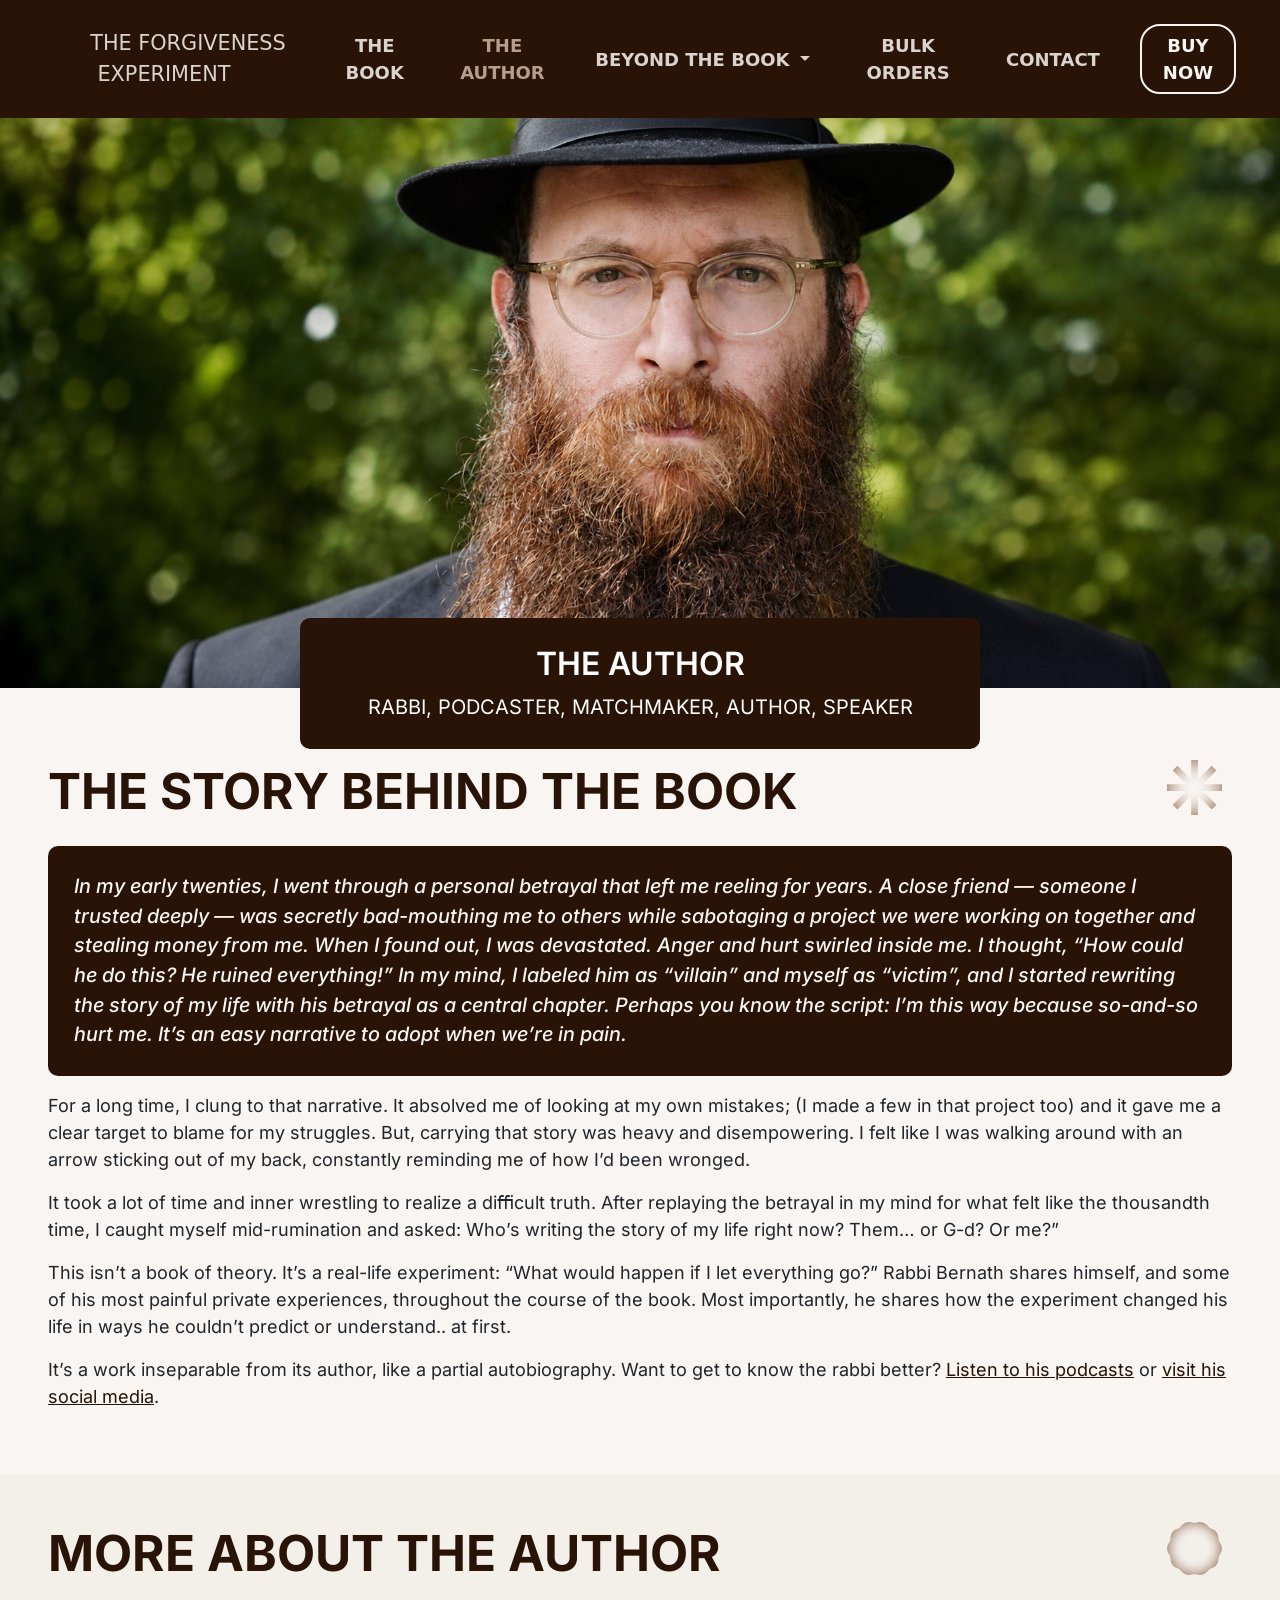
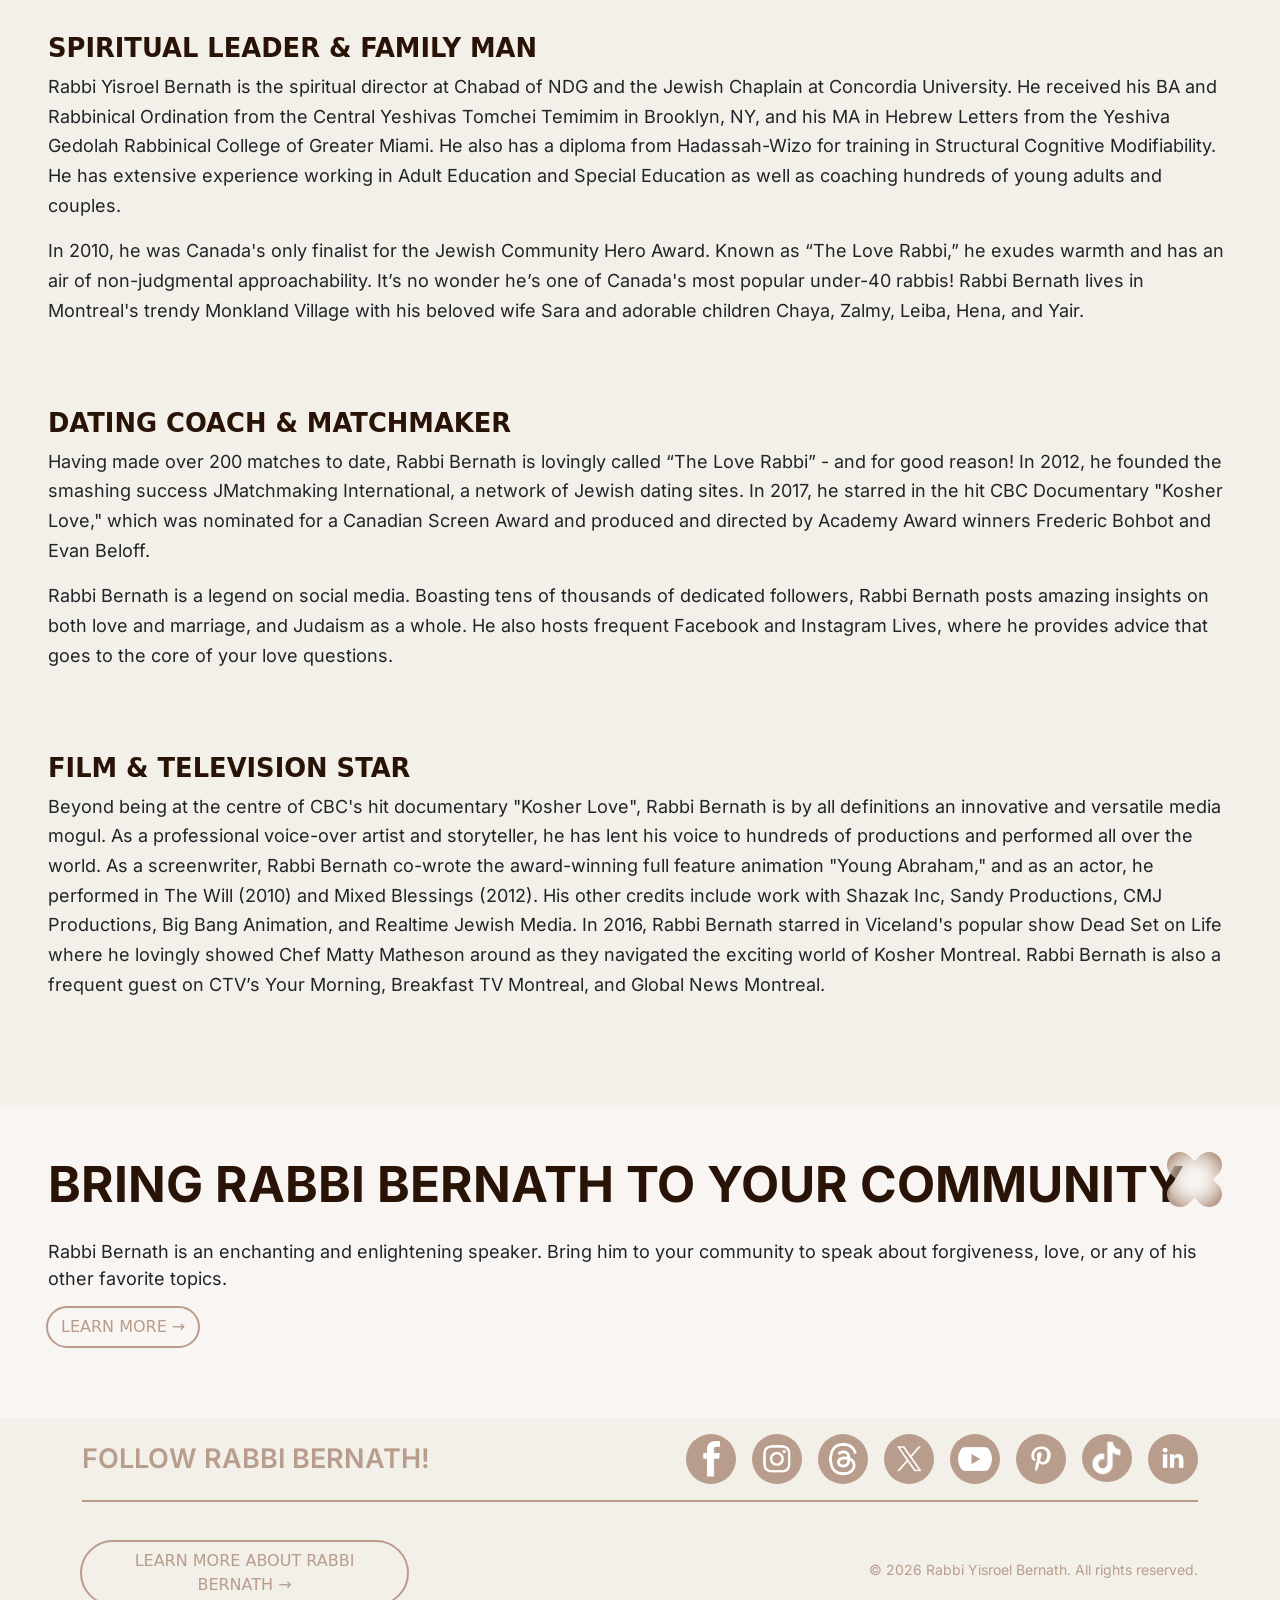
==== author.html @ 50dea6ab "fixing btn styles" ====
<!doctype html>
<html lang="en">

<head>
    <meta charset="utf-8" />
    <meta name="viewport" content="width=device-width, initial-scale=1" />
    <meta name="description"
        content="Explore the latest interviews, podcasts, and articles featuring Rabbi Bernath, sharing deeper stories, insights, and behind-the-scenes moments from The Forgiveness Experiment.">
    <!--  Essential META Tags -->

    <meta property="og:title" content="The Forgiveness Experiment Book | Rabbi Yisroel Bernath">
    <meta property="og:description"
        content="Explore the latest interviews, podcasts, and articles featuring Rabbi Bernath, sharing deeper stories, insights, and behind-the-scenes moments from The Forgiveness Experiment.">
    <meta property="og:image" content="https://forgivenessbook.org/assets/imgs/Social-Share-Preview_TFE.png">
    <meta property="og:type" content="website">

    <!-- need final url for meta url -->
    <meta property="og:url" content="https://forgivenessbook.org/">
    <!-- Twitter Card Tags -->
    <meta name="twitter:card" content="summary_large_image">
    <meta name="twitter:title" content="The Forgiveness Experiment Book | Rabbi Yisroel Bernath">
    <meta name="twitter:description"
        content="Explore the latest interviews, podcasts, and articles featuring Rabbi Bernath, sharing deeper stories, insights, and behind-the-scenes moments from The Forgiveness Experiment.">
    <meta name="twitter:image" content="https://forgivenessbook.org/assets/imgs/Social-Share-Preview_TFE.png">


    <!--  Non-Essential, But Recommended -->
    <meta name="google-site-verification" content="qG6mMOlz5mEXPRGPlg9snTbhhjlRV29nAaSzix2DynI" />
    <meta property="og:site_name" content="The Forgiveness Experiment Book | Rabbi Yisroel Bernath">
    <meta name="twitter:image:alt" content="The Forgiveness Experiment Book | Rabbi Yisroel Bernath">
    <link rel="shortcut icon" href="./assets/imgs/favicon_tfe.png">
    <title>Media & Press | The Forgiveness Experiment</title>
    <link href="https://cdn.jsdelivr.net/npm/bootstrap@5.3.8/dist/css/bootstrap.min.css" rel="stylesheet"
        integrity="sha384-sRIl4kxILFvY47J16cr9ZwB07vP4J8+LH7qKQnuqkuIAvNWLzeN8tE5YBujZqJLB" crossorigin="anonymous" />
    <link rel="stylesheet" href="./styles.css" />
</head>

<body>
    <header class="container-fluid">
        <div class="row align-items-start dark-theme">
           <nav class="navbar navbar-expand-xl cont flex-row justify-content-center px-4 dark-theme">
            <p class="mobile-brand uppercase d-lg-none">The <span class="upperbold">Forgiveness</span>
                                    Experiment</a></p>
                <button class="navbar-toggler ms-auto" type="button" data-bs-toggle="collapse"
                    data-bs-target="#navbarNavAltMarkup" aria-controls="navbarNavAltMarkup" aria-expanded="false"
                    aria-label="Toggle navigation">
                    <span class="navbar-toggler-icon"></span>
                </button>

                <div class="collapse navbar-collapse ps-xl-4" id="navbarNavAltMarkup">

                    <ul class="navbar-nav d-flex text-center">

                        <li>
                            <span class="text-logo">
                               <a class="nav-link d-none d-lg-inline" href="./index.html"
                                    aria-label="navigate to home page">The <span class="upperbold">Forgiveness</span>
                                    Experiment</a>
                                 <a class="nav-link d-lg-none d-block upperbold normal" href="./index.html"
                                    aria-label="navigate to home page">Home</a>
                            </span>
                        </li>
                        <li>
                            <a class="nav-link upperbold" href="./book.html">The book</a>
                        </li>

                        <li>
                            <a class="nav-link upperbold active" href="./author.html">The Author</a>
                        </li>
                        <li class="nav-item dropdown">
                            <a class="nav-link dropdown-toggle upperbold" href="#" id="navbarDropdown" role="button"
                                data-bs-toggle="dropdown" aria-expanded="false">
                                Beyond the book
                            </a>
                            <div class="dropdown-menu" aria-labelledby="navbarDropdown">
                                <a class="dropdown-item" href="./forgiveness-lab.html">The Forgiveness Lab</a>
                                <a class="dropdown-item" href="./media.html">Media, Press & Podcasts</a>
                                <a class="dropdown-item" href="./book-tour.html">Speaking Tours & Events</a>
                            </div>
                        </li>
                        <!-- <a  class="nav-link upperbold" href="./book-tour.html">Speaking & Book Tour</a> -->
                        <li>
                            <a class="nav-link upperbold" href="./bulk-orders.html">Bulk Orders</a>

                        </li>
                        <li>
                            <a class="nav-link upperbold" href="./contact.html">Contact</a>
                        </li>
                        <li>
                            <a class="nav-btn btn upperbold dark-nav-btn buy-now-btn" href="./where-to-buy.html">Buy now</a>

                        </li>
                    </ul>
                </div>
            </nav>
        </div>
    </header>
    <main class="container-fluid">

        <div class="heading-wrapper">
            <div class="mb-md-4 splash-container">
                <img src="./assets/imgs/about-bernath.png" alt="">
            </div>
            
            <div class="mb-1 mb-lg-4 heading-section the-author-title">
                <div class="splash-text">
                    <h1 class="larger upperbold">The Author
                        <span class="upperbold">Rabbi, podcaster, matchmaker, author, speaker</span>
                    </h1>
                </div>
            </div>
        </div>
        <section id="the_story">
            <div class="cont px-3 pt-5 pb-5 px-lg-5 column-important">
                <h2 class="before-icon icon-1 icon-right mb-4">The Story behind The Book</h2>
                <p class="p-emphasis">In my early twenties, I went through a personal betrayal that
                    left me reeling for years. A close friend — someone I trusted
                    deeply — was secretly bad-mouthing me to others while
                    sabotaging a project we were working on together and stealing
                    money from me. When I found out, I was devastated. Anger and
                    hurt swirled inside me. I thought, “How could he do this? He
                    ruined everything!” In my mind, I labeled him as “villain” and
                    myself as “victim”, and I started rewriting the story of my life with
                    his betrayal as a central chapter. Perhaps you know the script: I’m
                    this way because so-and-so hurt me. It’s an easy narrative to adopt
                    when we’re in pain.</p>
                <p>
                    For a long time, I clung to that narrative. It absolved me of
                    looking at my own mistakes; (I made a few in that project too) and
                    it gave me a clear target to blame for my struggles. But, carrying
                    that story was heavy and disempowering. I felt like I was walking
                    around with an arrow sticking out of my back, constantly
                    reminding me of how I’d been wronged.</p>
                <p>
                    It took a lot of time and inner wrestling to realize a diﬃcult
                    truth. After replaying the betrayal in my mind for what felt like the
                    thousandth time, I caught myself mid-rumination and asked:
                    Who’s writing the story of my life right now? Them… or G-d? Or me?”</p>
                <p>
                    This isn’t a book of theory. It’s a real-life experiment: “What would happen if I let everything
                    go?”
                    Rabbi Bernath shares himself, and some of his most painful private experiences, throughout the
                    course of
                    the book. Most importantly, he shares how the experiment changed his life in ways he couldn’t
                    predict or
                    understand.. at first.</p>
                <p>
                    It’s a work inseparable from its author, like a partial autobiography. Want to get to know the rabbi
                    better? <span><a href="./media.html" class="emphasis-link">Listen to his podcasts</a> or <a href="https://www.facebook.com/TheLoveRabbi/" target="_blank" class="emphasis-link">visit his
                        social media</a>.</span></p>

            </div>
            <!-- <div id="formHolder"></div> -->

        </section>
        <section id="more_about_author" class="highlight-bg ">
            <div class="cont px-3 pt-5 pb-5 px-lg-5 column-important">
                <h2 class="before-icon icon-2 icon-right mb-4">More About the Author</h2>
                <div class="section-emphasis mb-3">
                    <h3>SPIRITUAL LEADER & FAMILY MAN</h3>
                    <p> Rabbi Yisroel Bernath is the spiritual director at Chabad of NDG and the Jewish Chaplain at
                        Concordia University. He received his BA and Rabbinical Ordination from the Central Yeshivas
                        Tomchei
                        Temimim in Brooklyn, NY, and his MA in Hebrew Letters from the Yeshiva Gedolah Rabbinical
                        College of
                        Greater Miami. He also has a diploma from Hadassah-Wizo for training in Structural Cognitive
                        Modifiability. He has extensive experience working in Adult Education and Special Education as
                        well
                        as coaching hundreds of young adults and couples.</p>
                    <p> In 2010, he was Canada's only finalist for the Jewish Community Hero Award. Known as “The Love
                        Rabbi,” he exudes warmth and has an air of non-judgmental approachability. It’s no wonder he’s
                        one of Canada's most popular under-40 rabbis! Rabbi Bernath lives in Montreal's trendy Monkland
                        Village with his beloved wife Sara and adorable children Chaya, Zalmy, Leiba, Hena, and Yair.
                    </p>
                </div>
                <div class="section-emphasis mb-3">
                    <h3>DATING COACH & MATCHMAKER</h3>
                    <p>
                        Having made over 200 matches to date, Rabbi Bernath is lovingly called “The Love Rabbi” - and
                        for
                        good reason! In 2012, he founded the smashing success JMatchmaking International, a network of
                        Jewish dating sites. In 2017, he starred in the hit CBC Documentary "Kosher Love," which was
                        nominated for a Canadian Screen Award and produced and directed by Academy Award winners
                        Frederic
                        Bohbot and Evan Beloff. </p>
                    <p>
                        Rabbi Bernath is a legend on social media. Boasting tens of thousands of dedicated followers,
                        Rabbi
                        Bernath posts amazing insights on both love and marriage, and Judaism as a whole. He also hosts
                        frequent Facebook and Instagram Lives, where he provides advice that goes to the core of your
                        love
                        questions.</p>
                </div>
                <div class="section-emphasis mb-3">
                    <h3>
                        FILM & TELEVISION STAR
                    </h3>
                    <p>
                        Beyond being at the centre of CBC's hit documentary "Kosher Love", Rabbi Bernath is by all
                        definitions an innovative and versatile media mogul. As a professional voice-over artist and
                        storyteller, he has lent his voice to hundreds of productions and performed all over the world.
                        As a
                        screenwriter, Rabbi Bernath co-wrote the award-winning full feature animation "Young Abraham,"
                        and
                        as an actor, he performed in The Will (2010) and Mixed Blessings (2012). His other credits
                        include
                        work with Shazak Inc, Sandy Productions, CMJ Productions, Big Bang Animation, and Realtime
                        Jewish
                        Media. In 2016, Rabbi Bernath starred in Viceland's popular show Dead Set on Life where he
                        lovingly
                        showed Chef Matty Matheson around as they navigated the exciting world of Kosher Montreal. Rabbi
                        Bernath is also a frequent guest on CTV’s Your Morning, Breakfast TV Montreal, and Global News
                        Montreal.</p>

                </div>
        </section>
        <section id="bring_the_rabbi" class="pb-5">
            <div class="cont px-3 pt-5 px-lg-5 column-important">
                <h2 class="before-icon icon-3 icon-right mb-4">Bring Rabbi Bernath to Your Community</h2>
                <p>Rabbi Bernath is an enchanting and enlightening speaker. Bring him to your community to speak about
                    forgiveness, love, or any of his other favorite topics.
                </p>
                <div class=" mb-4">
                    <div>
                        <a href="./book-tour.html" target="_blank" class="btn btn-outline upperbold text-uppercase"
                            style="font-weight: normal;">
                            Learn more →
                        </a>
                    </div>
                </div>

            </div>
            <!-- <div id="formHolder"></div> -->

        </section>
    </main>
    <footer id="footer" class="container-fluid content-section">

        <!-- TOP: Heading + Social Links -->
        <div class="container-lg pt-3">
            <div class="d-flex flex-column flex-lg-row
             align-items-center align-items-lg-start
             gap-3">

                <div class="d-flex align-self-center">
                    <h2 class="upperbold mb-0">
                        Follow Rabbi Bernath!
                    </h2>
                </div>

                <div class="ms-lg-auto">
                    <div class="social-links d-flex flex-row flex-wrap
                 gap-2 gap-lg-3
                 justify-content-center justify-content-lg-end">

                        <a target="_blank" href="https://www.facebook.com/TheLoveRabbi/" aria-label="Facebook">
                            <img src="./assets/icons/social/facebook.png" alt="">
                        </a>
                        <a target="_blank" href="https://www.instagram.com/montrealrabbi/" aria-label="Instagram">
                            <img src="./assets/icons/social/Instagram.png" alt="">
                        </a>
                        <a target="_blank" href="https://www.threads.net/@montrealrabbi" aria-label="Threads">
                            <img src="./assets/icons/social/threads-img-1.png" alt="">
                        </a>
                        <a target="_blank" href="https://x.com/montrealrabbi" aria-label="X">
                            <img src="./assets/icons/social/X.png" alt="">
                        </a>
                        <a target="_blank" href="https://www.youtube.com/channel/UCi5mua4-gkhiv7NdbJv_C7w"
                            aria-label="YouTube">
                            <img src="./assets/icons/social/YouTube.png" class="p-1 p-lg-2" alt="">
                        </a>
                        <a target="_blank" href="https://www.pinterest.ca/myrabbi/" aria-label="Pinterest">
                            <img src="./assets/icons/social/Pinterest.png" alt="">
                        </a>
                        <a target="_blank" href="https://www.tiktok.com/@theloverabbi" aria-label="TikTok">
                            <img src="./assets/icons/social/Tiktok.png" alt="">
                        </a>
                        <a target="_blank" href="https://ca.linkedin.com/in/ybernath" aria-label="LinkedIn">
                            <img src="./assets/icons/social/LinkedIn.png" alt="">
                        </a>

                    </div>
                </div>

            </div>
        </div>

        <!-- DIVIDER -->
        <div class="container-lg">
            <hr class="strong d-none d-lg-block">
        </div>

        <!-- BOTTOM: CTA + Copyright -->
        <div class="container-lg">
            <div class="pt-3 pb-4
             d-flex flex-column flex-lg-row
             gap-3
             justify-content-center justify-content-lg-between
             align-items-center">

                <a target="_blank" href="https://www.theloverabbi.com/"
                    class="btn btn-outline text-uppercase learn-more-btn w-lg-auto">
                    Learn more about Rabbi Bernath →
                </a>

                <hr class="mobile-only w-100 m-0 mt-2">

                <p class="mb-0 text-center text-lg-start">
                    © 2026 Rabbi Yisroel Bernath. All rights reserved.
                </p>

            </div>
        </div>

    </footer>


    <script src="https://cdn.jsdelivr.net/npm/@popperjs/core@2.11.8/dist/umd/popper.min.js"
        integrity="sha384-I7E8VVD/ismYTF4hNIPjVp/Zjvgyol6VFvRkX/vR+Vc4jQkC+hVqc2pM8ODewa9r"
        crossorigin="anonymous"></script>
    <script src="https://cdn.jsdelivr.net/npm/bootstrap@5.3.8/dist/js/bootstrap.min.js"
        integrity="sha384-G/EV+4j2dNv+tEPo3++6LCgdCROaejBqfUeNjuKAiuXbjrxilcCdDz6ZAVfHWe1Y"
        crossorigin="anonymous"></script>
</body>

</html>
---- styles.css ----
:root {
	--main-color-light: #f8f5f2;
	--main-color-darker-light: #f3efe9;
	--main-color-dark: #281306;
	--accent-color-light: #dbd3cd;
	--accent-color-dark: #b89d8c;
	--accent-gold: #e9dd39;
	--pure-black: #000;
	--pure-white: #fff;
	--main-font-regular: 'Inter';
	--main-font-bold: 'Inter Bold';
	--main-font-italic: 'Inter Italic';
	--main-font-bold-italic: 'Inter Italic Bold';
	--h1-mobile-size: 2em;
	--h1-desktop-size: 4.5em;
	--h2-mobile-size: 1.6em;
	--h2-desktop-size: 2.75em;
}

/* nav */

nav {
	background-color: var(--main-color-light);

	& ul {
		list-style-type: none;

		& li {

			& a.active:hover {
				color: var(--accent-color-dark) !important;
			}
		}
	}
}


.dark-theme {
	background-color: var(--main-color-dark);


	&>div ul li a {
		color: var(--accent-color-light);

		/* &.active {
			color: var(--accent-color-dark);
		} */
	}

	&>div ul li .dropdown-menu {
		background-color: var(--main-color-dark);
	}

	& .navbar-toggler {
		border-color: var(--accent-color-light);
	}

	& .navbar-toggler > .navbar-toggler-icon {
	background-image: url('./assets/icons/svg/download.svg');
}
}



.navbar:has(.navbar-toggler[aria-expanded="true"]) {
	box-shadow: 0px 4px 6px rgba(0, 0, 0, 0.1);
	/* border-bottom-left-radius: 50%;
	border-bottom-right-radius: 50%; */
}

.navbar-nav a {
	font-size: 18px;
	color: var(--main-color-dark);
}



.navbar-nav>li>.text-logo>a>.upperbold {
	font-weight: 500;
}

.navbar-nav>li>.text-logo {
	font-weight: 400;
	text-transform: uppercase;
}

.navbar-nav a:hover,
.navbar-nav a:focus-visible {
	color: var(--accent-color-dark);
}

.nav-btn {
	color: var(--main-color-light) !important;

	&:hover,
	&:focus-visible {
		color: var(--main-color-dark) !important;
	}
}

.nav-btn.preorder-btn.btn.upperbold.dark-nav-btn {
	border: 2px solid var(--accent-color-light);
}

.navbar-nav .nav-link.active,
.navbar-nav .nav-link.show {
	color: var(--accent-color-dark);
}

.dropdown-item.active,
.dropdown-item:active {
	background-color: var(--accent-color-light);
	color: var(--main-color-dark);
}

a.dropdown-item {
	font-family:
		system-ui,
		-apple-system,
		BlinkMacSystemFont,
		"Segoe UI",
		"Segoe UI Emoji",
		"Apple Color Emoji",
		"Noto Color Emoji",
		sans-serif;

	&:hover,
	&:focus-visible {
		background-color: var(--accent-color-light);
		color: var(--main-color-dark);
	}
}

.dropdown-menu {
	background-color: var(--main-color-light);
	border: 0px;

	& .dropdown-item {
		text-align: center;

		@media screen and (min-width: 1000px) {
			text-align: left;
		}
	}
}

.navbar-nav>li>.text-logo>a {
	font-size: 1.3rem;
}

.emoji {
	font-family: "Segoe UI Emoji" !important;
	font-weight: normal !important;
}


/* inter-regular - latin */
@font-face {
	font-family: 'Inter';
	font-style: normal;
	font-weight: 400;
	font-display: swap;
	src: url('./fonts/inter-v20-latin-regular.woff2') format('woff2');
}

/* inter-italic - latin */
@font-face {
	font-family: 'Inter';
	font-style: italic;
	font-weight: 400;
	font-display: swap;
	src: url('./fonts/inter-v20-latin-italic.woff2') format('woff2');
}

/* inter-500 - latin */
@font-face {
	font-family: 'Inter';
	font-style: normal;
	font-weight: 500;
	font-display: swap;
	src: url('./fonts/inter-v20-latin-500.woff2') format('woff2');
}

/* inter-500italic - latin */
@font-face {
	font-family: 'Inter';
	font-style: italic;
	font-weight: 500;
	font-display: swap;
	src: url('./fonts/inter-v20-latin-500italic.woff2') format('woff2');
}

/* inter-600 - latin */
@font-face {
	font-family: 'Inter';
	font-style: normal;
	font-weight: 600;
	font-display: swap;
	src: url('./fonts/inter-v20-latin-600.woff2') format('woff2');
}

/* inter-600italic - latin */
@font-face {
	font-family: 'Inter';
	font-style: italic;
	font-weight: 600;
	font-display: swap;
	src: url('./fonts/inter-v20-latin-600italic.woff2') format('woff2');
}

/* inter-700 - latin */
@font-face {
	font-family: 'Inter';
	font-style: normal;
	font-weight: 700;
	font-display: swap;
	src: url('./fonts/inter-v20-latin-700.woff2') format('woff2');
}

/* inter-700italic - latin */
@font-face {
	font-family: 'Inter';
	font-style: italic;
	font-weight: 700;
	font-display: swap;
	src: url('./fonts/inter-v20-latin-700italic.woff2') format('woff2');
}

/* inter-800 - latin */
@font-face {
	font-family: 'Inter';
	font-style: normal;
	font-weight: 800;
	font-display: swap;
	src: url('./fonts/inter-v20-latin-800.woff2') format('woff2');
}

/* inter-800italic - latin */
@font-face {
	font-family: 'Inter';
	font-style: italic;
	font-weight: 800;
	font-display: swap;
	src: url('./fonts/inter-v20-latin-800italic.woff2') format('woff2');
}

/* inter-900 - latin */
@font-face {
	font-family: 'Inter';
	font-style: normal;
	font-weight: 900;
	font-display: swap;
	src: url('./fonts/inter-v20-latin-900.woff2') format('woff2');
}

/* inter-900italic - latin */
@font-face {
	font-family: 'Inter';
	font-style: italic;
	font-weight: 900;
	font-display: swap;
	src: url('./fonts/inter-v20-latin-900italic.woff2') format('woff2');
}


/* base  */

body {
	font-size: 18px;
	background-color: var(--main-color-light);
	overflow-x: hidden;

	@media screen and (min-width: 768px) {
		overflow-x: initial;
	}
}

/* text  */

.container-fluid h1 {
	--fs: var(--h1-mobile-size);
	--icon-size: 70px;
	--url: url('./assets/icons/svg/1.svg');
	font-family: var(--main-font-regular);
	font-size: var(--fs);
	color: var(--main-color-dark);

	text-transform: uppercase;
	font-weight: 100;

	@media screen and (min-width:375px) {
		--fs: 2.5em;
	}

	@media screen and (min-width: 768px) {
		--fs: var(--h1-desktop-size);
	}
}

h2 {
	--fs: var(--h2-mobile-size);
	font-family: var(--main-font-regular);
	font-size: var(--fs);
	text-transform: uppercase;
	font-weight: bold;
	color: var(--main-color-dark);

	@media screen and (min-width: 768px) {
		--fs: var(--h2-desktop-size);

	}
}

h3 {
	@media screen and (min-width: 1200px) {
		font-size: 1.5rem;
	}
}

.small-h2 {
	font-size: 22px;
}

.normal {
	font-size: 18px !important;
}

.mobile-brand {
	margin: 0;
	color: var(--accent-color-light);
	font-size: 14px;

	@media (min-width: 400px) {
		font-size: 18px;
	}
}

p {
	font-family: var(--main-font-regular);
	font-size: 18px;
}

.icon-1 {
	--url: url('./assets/icons/svg/1.svg');
}

.icon-2 {
	--url: url('./assets/icons/svg/2.svg');
}

.icon-3 {
	--url: url('./assets/icons/svg/3.svg');
}

.icon-right {
	--icon-position: calc(var(--icon-size)/var(--amount, -0.8));
	position: relative;
	margin-top: calc(var(--icon-position)*-0.90);

	&::before {
		position: absolute;
		top: var(--icon-position);

	}



	@media screen and (min-width: 768px) {
		--amount: -20;

		&::before {
			right: 0;
			top: var(--icon-position);
		}
	}
}

.before-icon {
	--icon-size: 40px;

	@media screen and (min-width: 768px) {
		--icon-size: 55px;
	}

	&::before {
		content: '';
		background-image: var(--url);
		background-size: contain;
		background-repeat: no-repeat;
		width: var(--icon-size, 40px);
		height: var(--icon-size, 40px);
		margin-right: 10px;
		margin-bottom: 0.6em;
		display: inline-block;
	}

	&:hover::before {
		animation: spin 0.7s 1 forwards ease-in-out;
	}
}

.before-icon::before {
	@media (min-width: 768px) {
		margin-bottom: 0.2em;
	}
}

.text-left {
	text-align: left;
}

.text-right {
	text-align: right;
}

.text-center {
	text-align: center;
}

.text-justify {
	text-align: justify;
}

.text-bold {
	font-weight: bold;
}

.text-bolder {
	font-weight: bolder;
}

.p-emphasis {
	font-style: italic;
	font-weight: 500;
	font-size: 1.1em;
	line-height: 1.5em;
	background-color: var(--main-color-dark);
	color: var(--main-color-light);
	padding: 2ch;
	border-radius: 10px;
}

.section-emphasis {

	font-weight: 400;
	font-size: 1.1em;
	line-height: 1.5em;
	padding: 2ch 0rem;
	border-radius: 10px;
	margin-inline: 0 0 !important;

	/* box-shadow: 0px 4px 6px 3px rgba(0, 0, 0, 0.1); */
	&>h3 {
		font-size: 1.3em;
		margin-bottom: 0.5rem;
		font-weight: 600;
		display: inline-block;
		text-transform: uppercase;
		color: var(--main-color-dark);
		/* background-color: var(--main-color-dark);
		color: var(--main-color-light); */
		/* padding: 0.5ch 1ch; */
		/* border-radius: 10px; */
		/* position: relative; */
		/* &::before {
			content: '';
			background-color: var(--main-color-darker-light);
			width: 20px;
			height: 20px;
			position: absolute;
			transform: rotate(45deg);
			top: 13px;
			left: -15px;
		} */

	}
}

.bulk-orders-content {
	display: grid;
	grid-template-columns: 1fr;
	gap: 2rem;

	place-items: center;
	align-items: start;

	@media screen and (min-width: 768px) {
		grid-template-columns: 1fr 1fr;
	}

	@media screen and (min-width: 1080px) {
		grid-template-columns: 1fr 1fr 1fr;
	}
}

.emphasis-link {
	color: var(--main-color-dark);
	text-decoration-style: underline;
	text-decoration-thickness: 0.1ch;


	&:hover,
	&:focus-visible {
		color: var(--accent-color-dark);
	}
}

.overview>h2 {
	font-size: 2.5rem;
}

.class>h2 {
	font-size: 2rem;
}

.bernath-headshot {
	width: 500px;
	height: 500px;
	background-image: url('./assets/imgs/headshot-0.png');
	background-size: cover;
	background-position: 50% 30%;

	/* @media screen and (min-width: 1440px) {
		position: absolute;
		bottom: -1000;
	} */
}

.home-hero-wrapper {
	background-color: var(--main-color-dark);

	&>* {
		color: var(--main-color-light);
	}
}

.home-heading {
	color: var(--main-color-light) !important;
}

/* .home-cta {
	border: 2px solid var(--main-color-light) !important;

	&:hover,
	&:focus {
		border-color: var(--main-color-darker-light);
	}
} */

/* modifiers */

.container-fluid {
	padding: 0rem;
}

.upperbold {
	text-transform: uppercase;
	font-weight: 600;
}

.uppercase {
	text-transform: uppercase;
}

.flavor-icon {
	max-width: 400px;
	max-height: 400px;
}

.desktop-only {
	display: none;
}

hr.strong {
	border: 1px solid var(--accent-color-dark);
	opacity: 1;
}

.row>div,
.row>section,
.row:has(section+div),
.cont {
	max-width: 1400px;

	@media screen and (min-width: 1400px) {
		&:not(.upperbold, .clean) {
			margin-inline: auto;
		}
	}
}

html,
body {
	overflow-x: hidden;
}

.column-important {
	flex-direction: column !important;
	gap: 0 !important;
}

/* preorder btn */

.preorder-btn {
	/* background-color: var(--main-color-dark); */
	/* color: var(--main-color-light); */
	background-color: #b89d8c;
	color: var(--main-color-dark);
	border-color: #b89d8c;
	border-radius: 20px;
	border: 2px solid #b89d8c;
	
	font-size: 19px;
	padding: 0.375rem 1rem;

	&:hover,
	&:focus-visible {
		background-color: var(--main-color-dark);
		color: var(--main-color-light);
		border-color: var(--main-color-light);
	}

	&:disabled {
		background-color: var(--accent-color-light);
		color: rgb(148, 143, 143);
	}

	&:active {
		background-color: var(--accent-color-light) !important;
		color: var(--main-color-dark) !important;
	}

	&.show {
		background-color: var(--accent-color-light);
		color: var(--main-color-dark);
	}
}

.buy-now-btn {
	 background-color: var(--main-color-dark); 
	 color: var(--main-color-light); 
	border-radius: 20px;
	border: 2px solid;
	border-color: var(--main-color-dark);
	font-size: 19px;
	padding: 0.375rem 1rem;

	&.dark-nav-btn {
		border-color: var(--main-color-light);
	}

	&:hover,
	&:focus-visible {
		background-color: var(--main-color-light);
		color: var(--main-color-dark);
		border-color: var(--main-color-dark);
	}

	&:disabled {
		background-color: var(--accent-color-light);
		color: rgb(148, 143, 143);
	}

	&:active {
		background-color: var(--accent-color-light) !important;
		color: var(--main-color-dark) !important;
	}

	&.show {
		background-color: var(--accent-color-light);
		color: var(--main-color-dark);
	}
}

.preorder-form {
	animation: fadeIn 0.2s 1 forwards ease-in-out;
}



.highlight-bg {
	background-color: var(--main-color-darker-light);
}

.cont {
	display: flex;
	flex-direction: column;
	gap: 2rem;

	div:not(:has(.upperbold, .social-links)),
	img {
		margin-inline: auto;
	}

	img {
		flex-basis: 1;
	}

	@media screen and (min-width: 768px) {
		flex-direction: row;
	}
}


.cover-img {
	width: 410px;

	@media screen and (min-width: 1440px) {
		width: 500px;
	}
}

/* images */


.quote-block {
	& .quote-text {
		& h3 {
			font-weight: 600;
			font-size: 22px;
		}
	}

	&:has(+.quote-block) {
		margin-inline-end: 3rem;
	}

	/* @media screen and (min-width: 768px) { */
	width: 100%;

	@media screen and (min-width: 960px) {
		width: 33.3%;
	}
}

.quote-img {
	display: flex;

	img {
		margin-inline: auto;

		@media screen and (min-width: 960px) {
			margin: 0;
		}
	}

	&>.quote-inner-img {
		position: relative;

		&::before {
			content: '';
			display: block;
			width: 100px;
			height: 100px;
			background-color: var(--accent-color-light);
			position: absolute;
			right: -17px;
			top: -17px;
			border-radius: 15px;
			z-index: 0;
		}
	}
}

.portrait {
	z-index: 2;

	&>.portrait-inner {
		position: relative;

		box-sizing: border-box;
		height: 100%;
		width: 100%;

		&::before {
			content: '';
			display: block;
			width: 100px;
			height: 100px;
			background-color: var(--accent-color-light);
			position: absolute;
			right: -17px;
			bottom: -135px;
			border-radius: 15px;
			z-index: -1;
		}
	}
}

.img-fluid.rounded {
	border-radius: 15px !important;
}


.quote-img img {
	--size: 260px;
	height: var(--size);
	width: calc(var(--size) * 1.5);
	object-fit: cover;
	/* max-width: none; */
	position: relative;



}

.square-portrait {
	--size: 260px;
	height: var(--size);
	width: calc(var(--size));
	object-fit: cover;
	max-width: none;


}

.carousel-control {
	width: 7%;


	&>span {
		color: var(--accent-color-dark);
	}
}

.carousel-text>* {
	font-size: 1em;
}

.carousel-card {
	border: 2px solid var(--accent-color-dark);
	border-radius: 10px;
	min-height: 70%;


	@media (min-width: 1000px) {
		max-width: 520px;
	}

	&>p {
		overflow: hidden;
		display: -webkit-box;
		-webkit-line-clamp: 4;
		-webkit-box-orient: vertical;
	}
}

.carousel-indicators {

	@media (min-width: 1000px) {
		bottom: -50px;
	}


	&>button {
		background-color: var(--accent-color-dark);
	}
}

.stars {
	display: inline-block;
	color: var(--main-color-light);
	background-color: var(--accent-color-dark);
	margin-bottom: 1rem;
	padding: 0.2rem 0.5rem;
	border-radius: 5px;
}

.quote-block:nth-of-type(2) .quote-img img {
	object-fit: cover;
	object-position: center;
}

.quote-block:nth-of-type(3) .quote-img img {
	object-fit: cover;
	object-position: 50% 0%;
}

.aleeza img {
	object-position: 50% 20% !important;
}

/* .row.px-5 {
  margin-left: 0 !important;
  margin-right: 0 !important;
  margin: auto;
} */

.heading-wrapper {
	position: relative;
}

.heading-section {
	--width: 100%;
	--bottom: -85px;

	width: var(--width);
	max-width: 1304px;

	@media screen and (min-width: 500px) {
		--width: 500px;
		position: absolute;
		bottom: var(--bottom);
		left: calc(50% - (var(--width) / 2));
	}

	@media screen and (min-width: 768px) {
		--width: 680px;
	}

	/* @media screen and (min-width: 1300px) {
		--width: 1300px;
	} */

	/* &.the-author-title {

		@media screen and (min-width: 768px) {
			--width: 680px;
		}
	} */
}



.splash-text {
	background-color: var(--main-color-dark);
	border-radius: 0px;
	white-space: pre-line;
	text-align: center;
	line-height: 1.5em;

	& h1 {
		color: var(--pure-white);
		font-size: 32px;
		margin-bottom: 0rem;
		font-weight: 600;

		& span {
			font-size: 20px;
			font-weight: normal;
		}
	}

	@media (min-width: 500px) {
		border-radius: 10px;
	}


}

.splash-container {
	height: 400px;
	overflow: hidden;

	@media (min-width: 768px) {
		height: auto;
		max-height: 570px;
	}

	@media (min-width: 996px) {
		height: 570px;
		max-height: none;
	}

	@media (min-width: 1400px) {
		height: 650px;
	}
}

.splash-container img {
	--position: center;

	width: 100%;
	height: 100%;
	object-fit: cover;
	object-position: var(--position);
	display: block;
}




.book-tour-splash {
	max-height: 300px;
	/* border-radius: 10px; */
	overflow: hidden;

	@media (min-width: 996px) {
		max-height: 100%;
		height: 400px;
	}

	@media (min-width: 1400px) {
		height: 500px;
	}

}

.book-tour-splash img {
	width: 100%;
	height: 100%;

	@media (min-width: 996px) {
		object-fit: cover;
		object-position: 50% 40%;
	}



}

.featured-container {
	max-width: 1296px;
}

/* Responsive iframe wrapper */
.iframe-container {
	width: 100%;
	max-width: 740px;
	aspect-ratio: 640 / 1000;
	border-radius: 10px;
	min-height: 1450px;

	@media screen and (min-width: 400px) {
		min-height: 1400px;
	}

	@media screen and (min-width: 550px) {
		min-height: 1350px;
	}

	@media screen and (min-width: 768px) {
		min-height: 1300px;
	}
}

.iframe-container iframe {
	width: 100%;
	height: 100%;
	border: 0;
}

.carousel {
	min-height: 300px;
}

.custom-card {
	background-color: var(--pure-white);
	border: 1px solid rgba(40, 19, 6, 0.08);
	border-radius: 18px;
	box-shadow: 0 10px 24px rgba(40, 19, 6, 0.08);
	padding: 1.5rem;
	transition: transform 200ms ease, box-shadow 200ms ease, border-color 200ms ease;
	display: block;

	&:hover,
	&:focus-within {
		transform: translateY(-4px);
		box-shadow: 0 16px 32px rgba(40, 19, 6, 0.12);
		border-color: var(--accent-color-dark);
	}

	& .card-title {
		font-family: var(--main-font-bold);
		color: var(--main-color-dark);
		font-size: 1.1rem;
		letter-spacing: 0.03em;
		margin-bottom: 0.75rem;
		text-transform: uppercase;
	}

	& .card-text {
		color: var(--main-color-dark);
		line-height: 1.6;
	}

	& .btn.btn-outline {
		margin-top: 1rem;
	}
}

@media screen and (min-width: 768px) {
	.card {
		padding: 2rem;
	}
}

main>div {
	@media (min-width: 1200px) {
		gap: 5rem;
	}

}

/* footer */

footer {
	color: var(--accent-color-dark);
	background-color: var(--main-color-darker-light);

	& h2 {
		color: var(--accent-color-dark);
		font-size: 1.4em;

		@media screen and (min-width: 768px) {
			font-size: 1.5em;
		}
	}

	& p {
		margin-bottom: 0em;
		font-size: 14px;
	}
}

.btn.btn-outline {
	color: var(--accent-color-dark);
	text-decoration: none;
	/* padding: 0.5rem 1rem; */
	border-radius: 50px;
	outline: 2px solid var(--accent-color-dark);
	transition: background-color 0.2s;
	max-width: 370px;
	/* margin-bottom: 2rem; */
	display: inline-flex;
	justify-content: space-around;
	flex-flow: column wrap;

	@media screen and (min-width: 768px) {
		flex-direction: row;
	}

	&:hover,
	&:focus {
		background-color: var(--accent-color-dark);
		color: var(--main-color-light);
	}
}

.learn-more-btn {
	width: 345px;
	margin-top: 0.5rem;
}

.social-links a img {
	max-width: 35px;
	padding: 2px;
	border-radius: 50%;
	background-color: var(--accent-color-dark);
	transition: background-color 300ms;

	&:hover {
		background-color: var(--main-color-dark);
	}

}

.link-list li::marker {
	color: var(--accent-color-dark);
}

.cta-link {
	text-decoration: underline 0.1em #ffffff00;
	color: var(--accent-color-dark);
	transition-property: text-decoration-color, color;
	transition-duration: 300ms;

	&:hover,
	&:focus-visible {
		color: var(--main-color-dark);
		text-decoration-color: var(--main-color-dark);
	}
}

@media (min-width: 768px) {
	.btn.btn-outline {
		max-width: 325px;
	}
}

@media (min-width: 992px) {
	.navbar-nav {
		margin: 1rem 0;
		align-items: center;

		a {
			margin-right: 2rem;
		}
	}

	.desktop-only {
		display: block;
	}

	.mobile-only {
		display: none;
	}

	.navbar:has(.navbar-toggler[aria-expanded="true"]) {
		box-shadow: none;
		border-bottom-left-radius: 0;
		border-bottom-right-radius: 0;
	}

	.social-links a img {
		max-width: 50px;
		padding: 5px;
		border-radius: 50%;
		background-color: var(--accent-color-dark);


	}

}

@keyframes fadeIn {
	0% {
		opacity: 0;
	}

	100% {
		opacity: 100%;
	}
}

@keyframes spin {
	0% {
		transform: rotate(0deg);
	}

	100% {
		transform: rotate(360deg);
	}
}
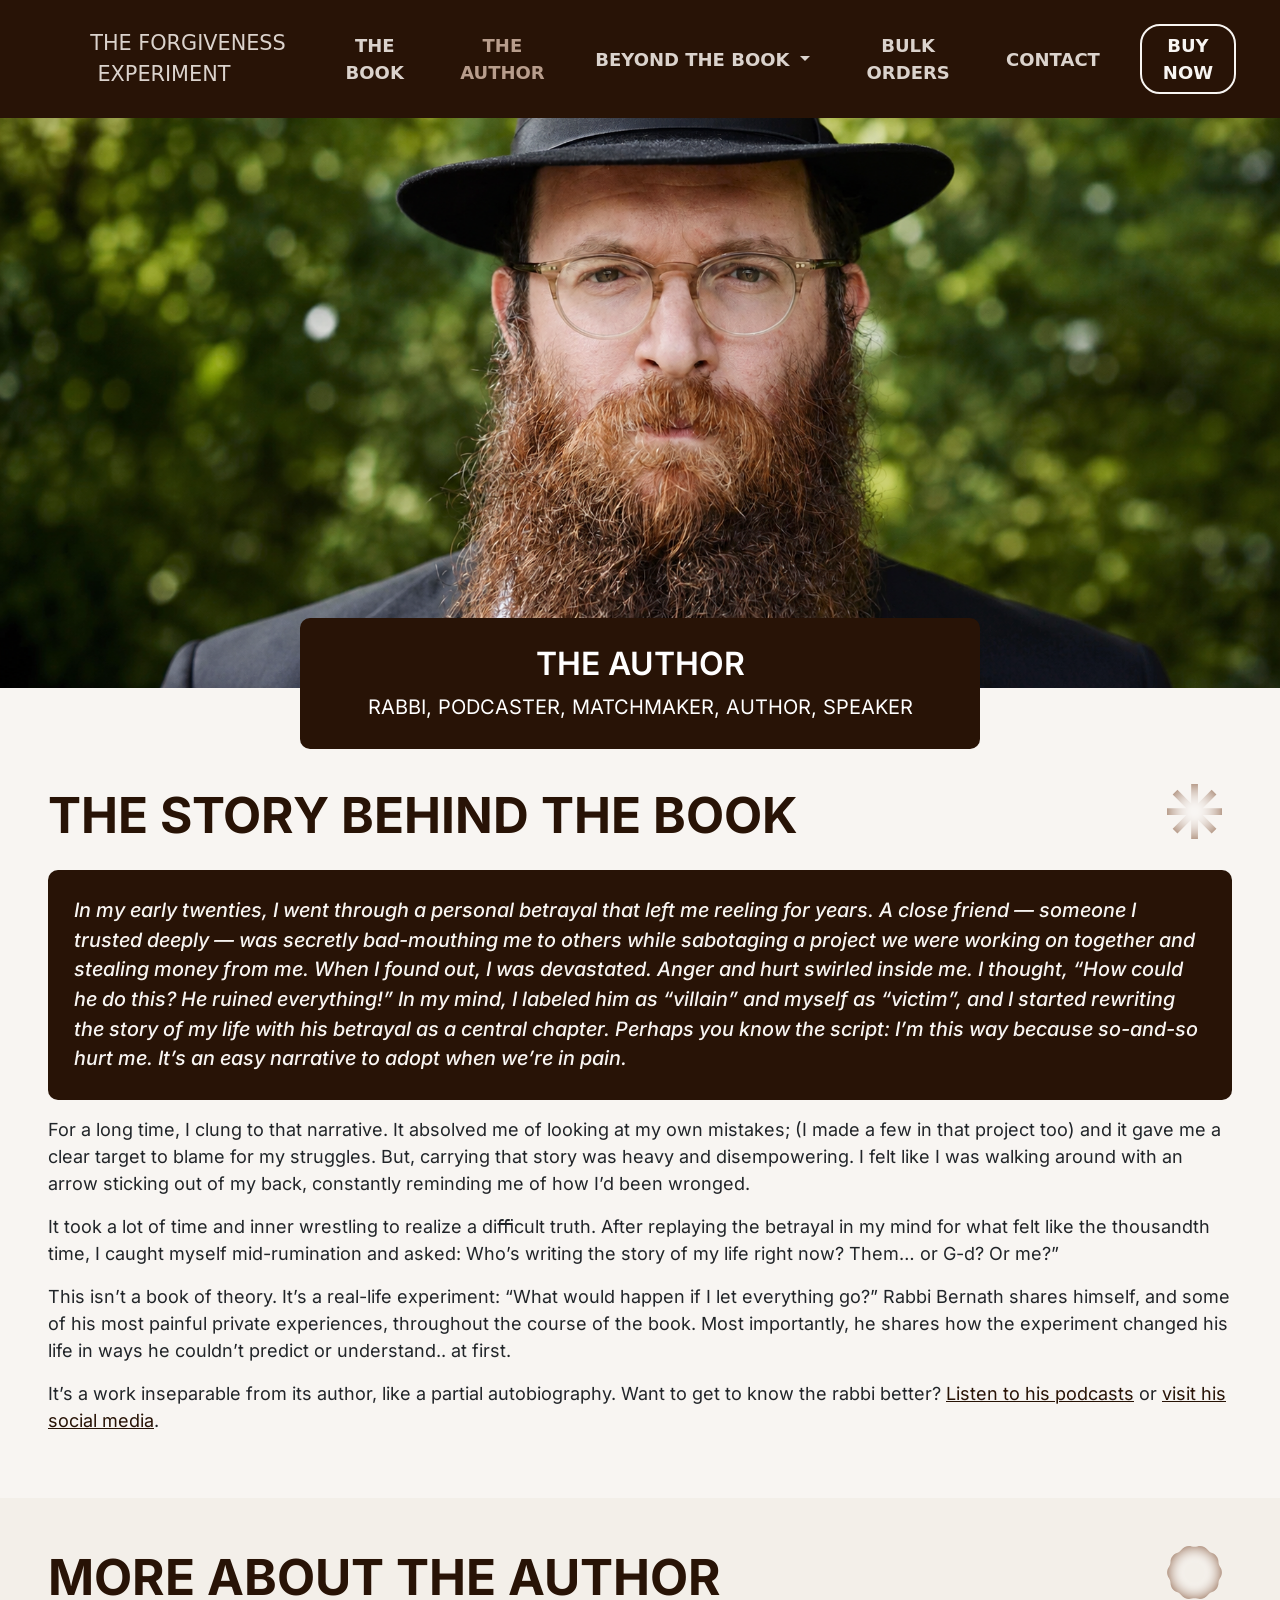
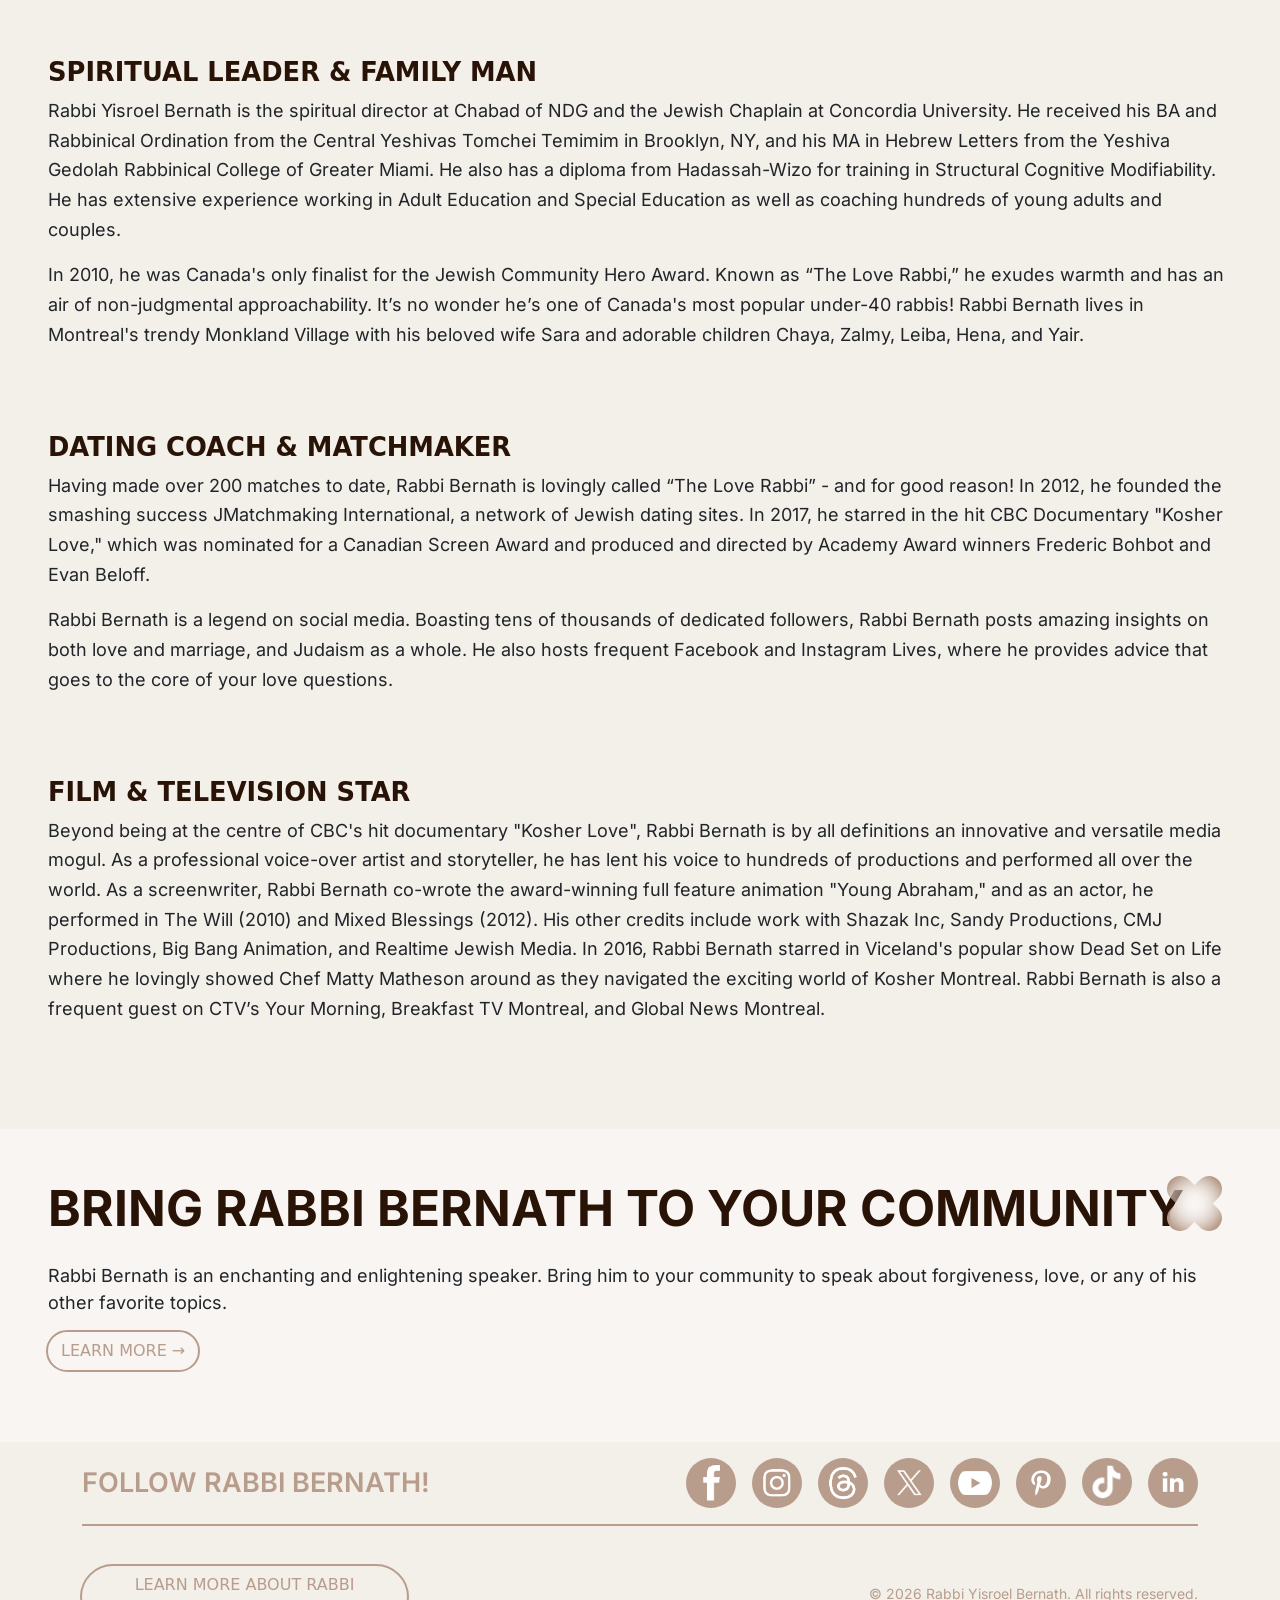
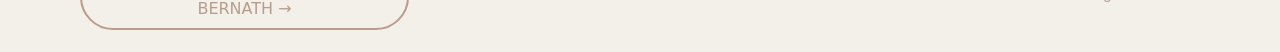
==== commit 604b9062: "fix nav" ====
--- a/author.html
+++ b/author.html
@@ -39,7 +39,7 @@
     <header class="container-fluid">
         <div class="row align-items-start dark-theme">
            <nav class="navbar navbar-expand-xl cont flex-row justify-content-center px-4 dark-theme">
-            <p class="mobile-brand uppercase d-lg-none">The <span class="upperbold">Forgiveness</span>
+            <p class="mobile-brand uppercase d-xl-none">The <span class="upperbold">Forgiveness</span>
                                     Experiment</a></p>
                 <button class="navbar-toggler ms-auto" type="button" data-bs-toggle="collapse"
                     data-bs-target="#navbarNavAltMarkup" aria-controls="navbarNavAltMarkup" aria-expanded="false"
@@ -110,7 +110,7 @@
                 </div>
             </div>
         </div>
-        <section id="the_story">
+        <section id="the_story" class="mt-5">
             <div class="cont px-3 pt-5 pb-5 px-lg-5 column-important">
                 <h2 class="before-icon icon-1 icon-right mb-4">The Story behind The Book</h2>
                 <p class="p-emphasis">In my early twenties, I went through a personal betrayal that
--- a/styles.css
+++ b/styles.css
@@ -138,7 +138,7 @@
 	& .dropdown-item {
 		text-align: center;
 
-		@media screen and (min-width: 1000px) {
+		@media screen and (min-width: 1200px) {
 			text-align: left;
 		}
 	}
@@ -514,16 +514,19 @@
 }
 
 .bernath-headshot {
-	width: 500px;
-	height: 500px;
+	--width: 400px;
+	--height: 400px;
+
+	width: var(--width);
+	height: var(--height);
 	background-image: url('./assets/imgs/headshot-0.png');
 	background-size: cover;
 	background-position: 50% 30%;
 
-	/* @media screen and (min-width: 1440px) {
-		position: absolute;
-		bottom: -1000;
-	} */
+	@media screen and (min-width: 700px) {
+		--width: 540px;
+	--height: 540px;
+	}
 }
 
 .home-hero-wrapper {
@@ -873,7 +876,7 @@
 
 .quote-block:nth-of-type(3) .quote-img img {
 	object-fit: cover;
-	object-position: 50% 0%;
+	object-position: 100% 0%;
 }
 
 .aleeza img {
@@ -891,18 +894,13 @@
 }
 
 .heading-section {
-	--width: 100%;
+	--width: calc(100vw - 2rem);
 	--bottom: -85px;
-
+	position: absolute;
+		bottom: var(--bottom);
+		left: calc(50% - (var(--width) / 2));
 	width: var(--width);
 	max-width: 1304px;
-
-	@media screen and (min-width: 500px) {
-		--width: 500px;
-		position: absolute;
-		bottom: var(--bottom);
-		left: calc(50% - (var(--width) / 2));
-	}
 
 	@media screen and (min-width: 768px) {
 		--width: 680px;
@@ -924,7 +922,7 @@
 
 .splash-text {
 	background-color: var(--main-color-dark);
-	border-radius: 0px;
+	border-radius: 10px;
 	white-space: pre-line;
 	text-align: center;
 	line-height: 1.5em;
@@ -941,9 +939,9 @@
 		}
 	}
 
-	@media (min-width: 500px) {
+	/* @media (min-width: 500px) {
 		border-radius: 10px;
-	}
+	} */
 
 
 }
@@ -1017,28 +1015,90 @@
 .iframe-container {
 	width: 100%;
 	max-width: 740px;
-	aspect-ratio: 640 / 1000;
+	margin: 0 auto;
 	border-radius: 10px;
-	min-height: 1450px;
+	overflow: hidden;
+
+	iframe {
+		display: block;
+		width: 100%;
+		border: 0;
+	}
+}
+
+
+/*
+ * Short forms
+ */
+.iframe-container.form-short {
+	iframe {
+		height: 750px;
+	}
 
 	@media screen and (min-width: 400px) {
-		min-height: 1400px;
+		iframe {
+			height: 700px;
+		}
+	}
+
+	@media screen and (min-width: 768px) {
+		iframe {
+			height: 650px;
+		}
+	}
+}
+
+
+/*
+ * Medium forms
+ */
+.iframe-container.form-medium {
+	iframe {
+		height: 1100px;
+	}
+
+	@media screen and (min-width: 400px) {
+		iframe {
+			height: 1050px;
+		}
+	}
+
+	@media screen and (min-width: 768px) {
+		iframe {
+			height: 950px;
+		}
+	}
+}
+
+
+/*
+ * Long forms
+ */
+.iframe-container.form-long {
+	iframe {
+		height: 1500px;
+	}
+
+	@media screen and (min-width: 400px) {
+		iframe {
+			height: 1450px;
+		}
 	}
 
 	@media screen and (min-width: 550px) {
-		min-height: 1350px;
+		iframe {
+			height: 1400px;
+		}
 	}
 
 	@media screen and (min-width: 768px) {
-		min-height: 1300px;
-	}
-}
-
-.iframe-container iframe {
-	width: 100%;
-	height: 100%;
-	border: 0;
-}
+		iframe {
+			height: 1300px;
+		}
+	}
+}
+
+
 
 .carousel {
 	min-height: 300px;
@@ -1179,14 +1239,6 @@
 }
 
 @media (min-width: 992px) {
-	.navbar-nav {
-		margin: 1rem 0;
-		align-items: center;
-
-		a {
-			margin-right: 2rem;
-		}
-	}
 
 	.desktop-only {
 		display: block;
@@ -1213,6 +1265,17 @@
 
 }
 
+@media (min-width: 1200px) {
+	.navbar-nav {
+		margin: 1rem 0;
+		align-items: center;
+
+		a {
+			margin-right: 2rem;
+		}
+	}
+}
+
 @keyframes fadeIn {
 	0% {
 		opacity: 0;
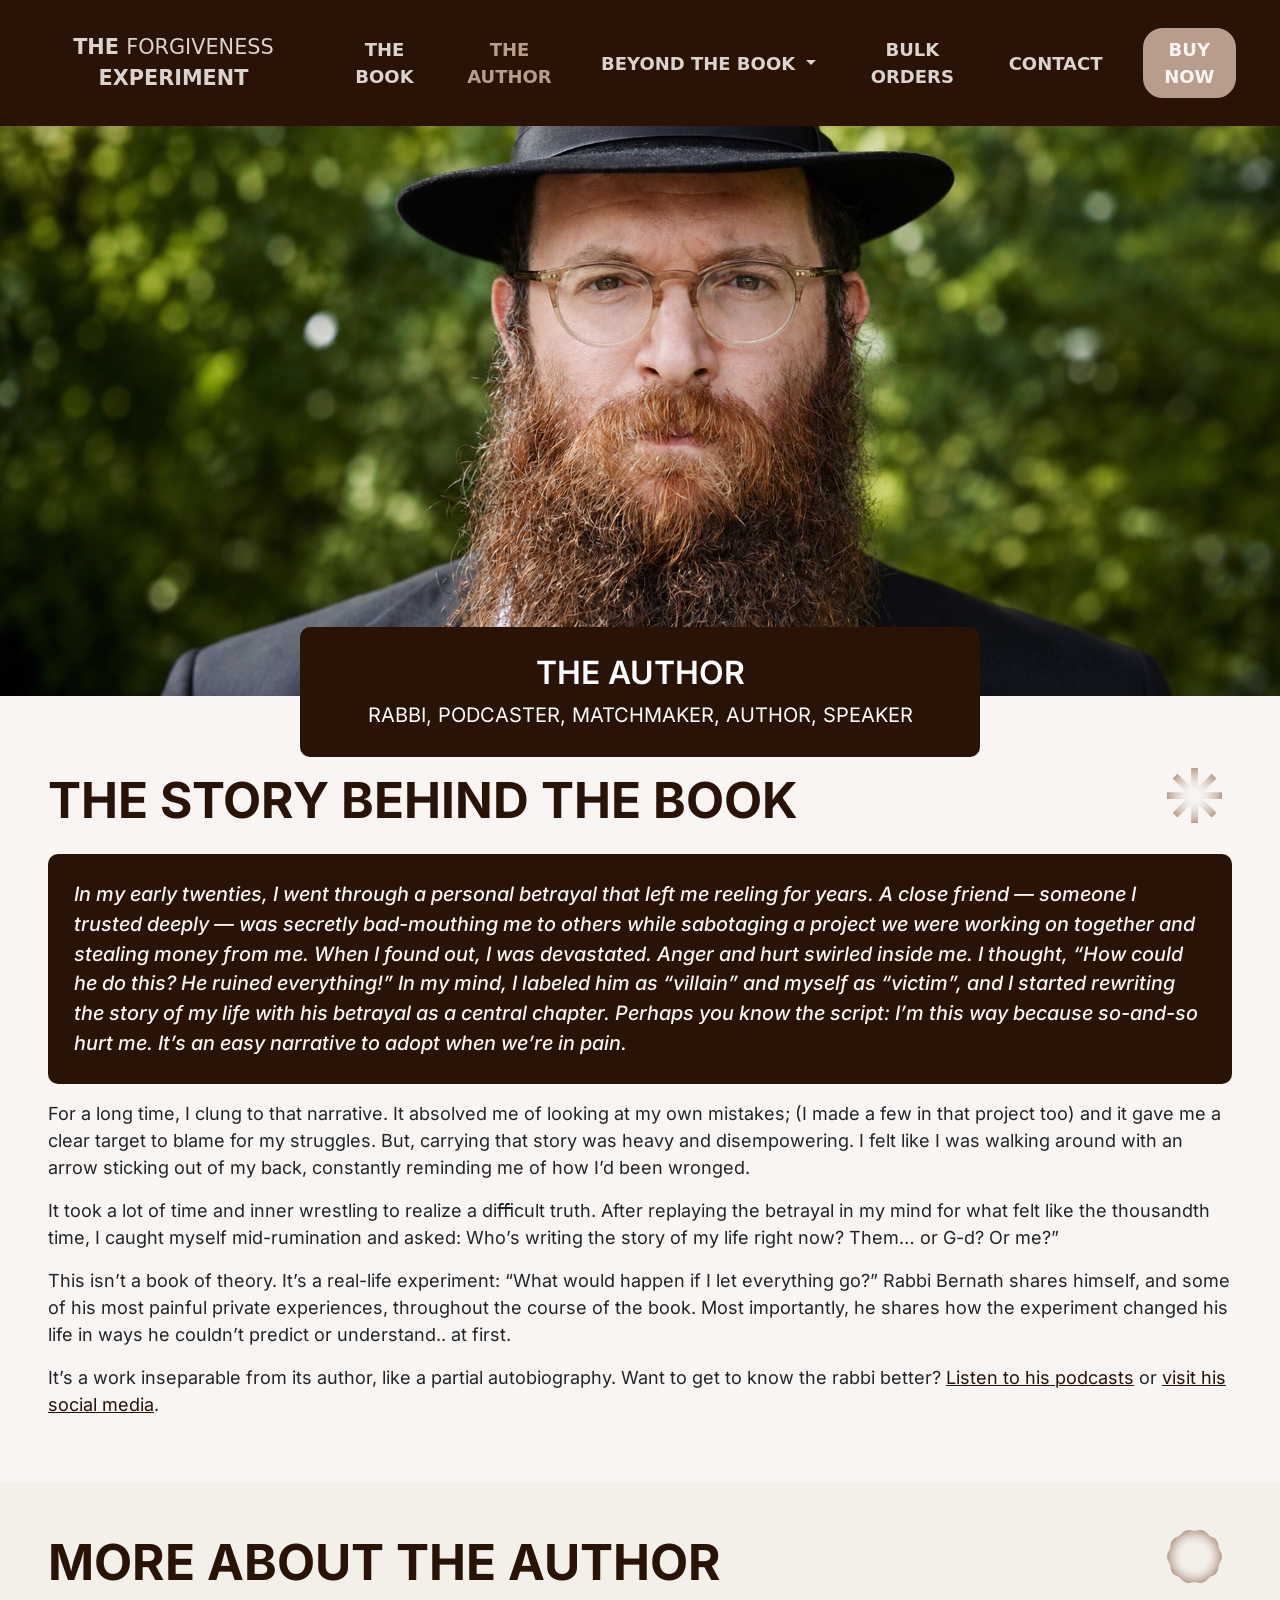
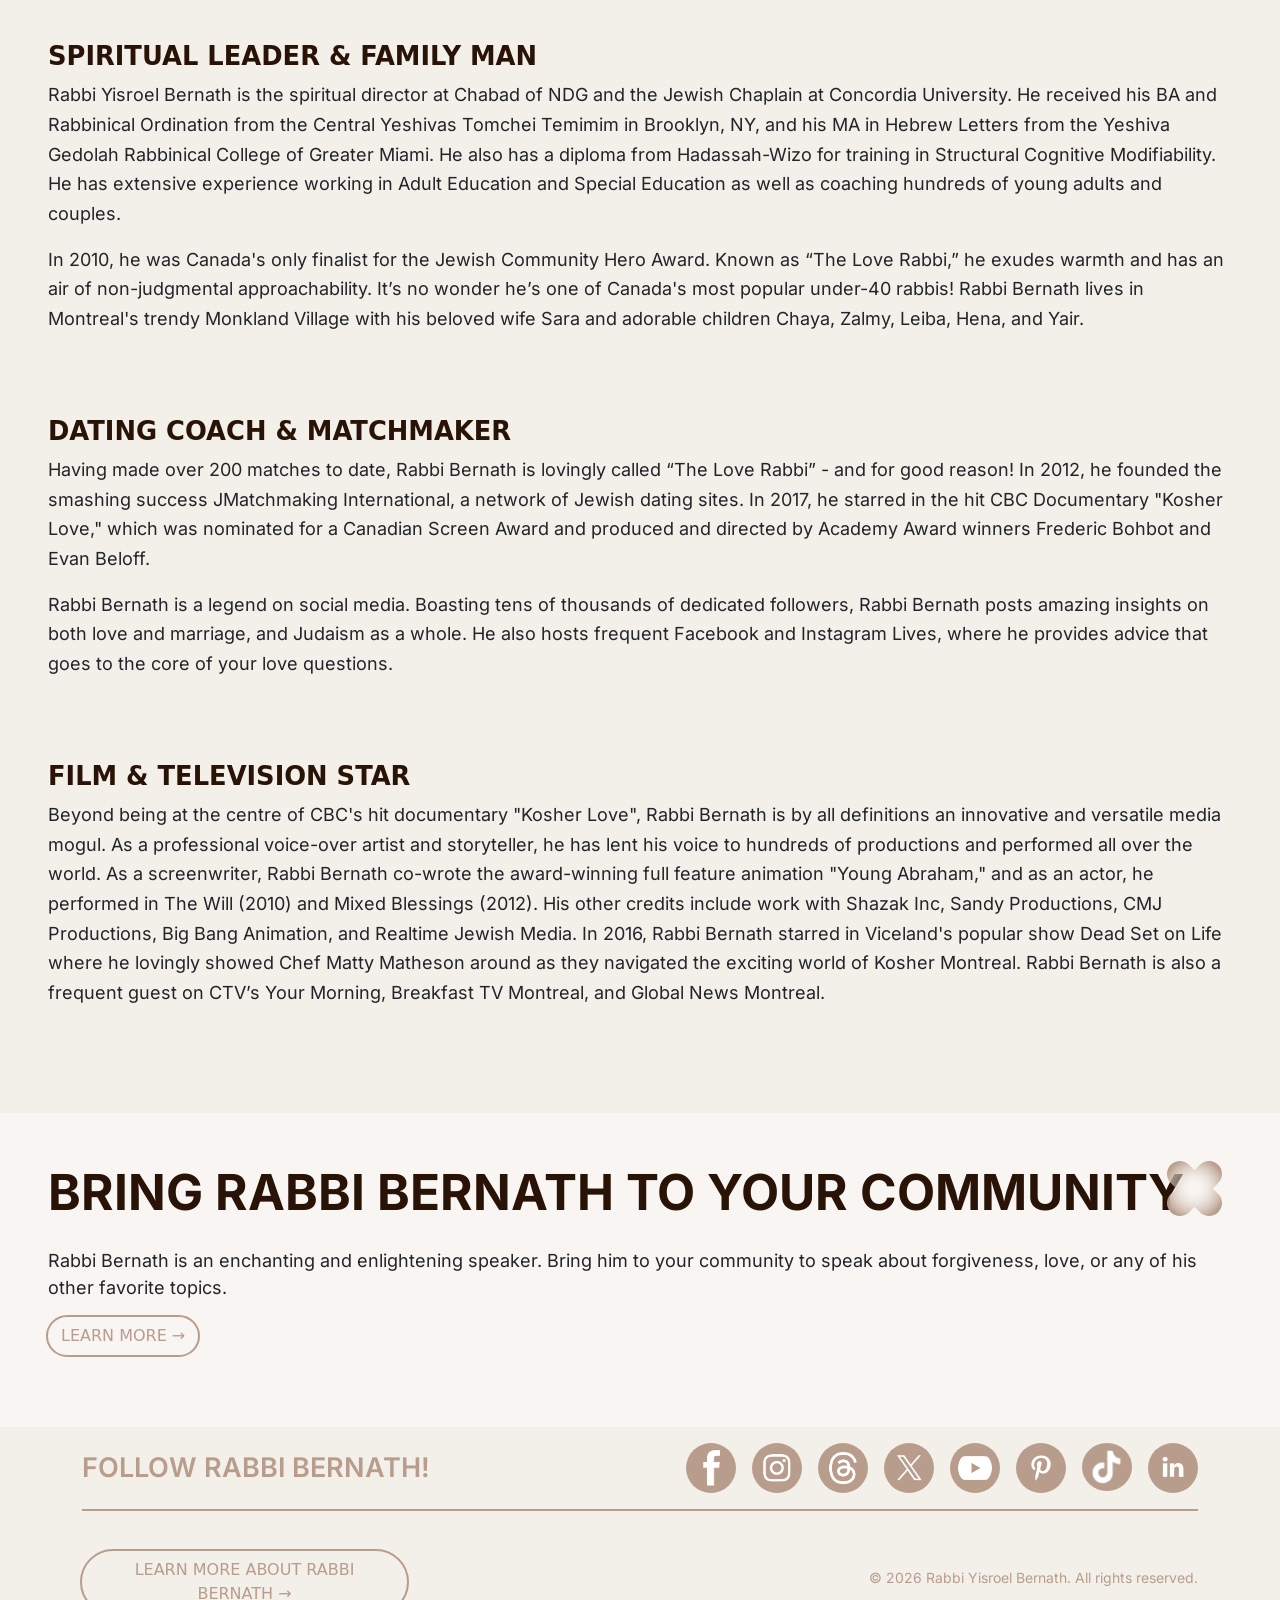
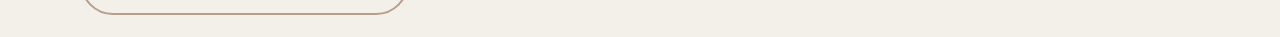
==== commit 40821554: "update meta tags" ====
--- a/author.html
+++ b/author.html
@@ -5,12 +5,12 @@
     <meta charset="utf-8" />
     <meta name="viewport" content="width=device-width, initial-scale=1" />
     <meta name="description"
-        content="Explore the latest interviews, podcasts, and articles featuring Rabbi Bernath, sharing deeper stories, insights, and behind-the-scenes moments from The Forgiveness Experiment.">
+        content="Meet Rabbi Yisroel Bernath, rabbi, matchmaker, podcaster, speaker, and author of The Forgiveness Experiment. Discover the personal journey behind his message of healing and forgiveness.">
     <!--  Essential META Tags -->
 
-    <meta property="og:title" content="The Forgiveness Experiment Book | Rabbi Yisroel Bernath">
+    <meta property="og:title" content="About the Author | The Forgiveness Experiment">
     <meta property="og:description"
-        content="Explore the latest interviews, podcasts, and articles featuring Rabbi Bernath, sharing deeper stories, insights, and behind-the-scenes moments from The Forgiveness Experiment.">
+        content="Meet Rabbi Yisroel Bernath, rabbi, matchmaker, podcaster, speaker, and author of The Forgiveness Experiment. Discover the personal journey behind his message of healing and forgiveness.">
     <meta property="og:image" content="https://forgivenessbook.org/assets/imgs/Social-Share-Preview_TFE.png">
     <meta property="og:type" content="website">
 
@@ -18,18 +18,18 @@
     <meta property="og:url" content="https://forgivenessbook.org/">
     <!-- Twitter Card Tags -->
     <meta name="twitter:card" content="summary_large_image">
-    <meta name="twitter:title" content="The Forgiveness Experiment Book | Rabbi Yisroel Bernath">
+    <meta name="twitter:title" content="About the Author | The Forgiveness Experiment">
     <meta name="twitter:description"
-        content="Explore the latest interviews, podcasts, and articles featuring Rabbi Bernath, sharing deeper stories, insights, and behind-the-scenes moments from The Forgiveness Experiment.">
+        content="Meet Rabbi Yisroel Bernath, rabbi, matchmaker, podcaster, speaker, and author of The Forgiveness Experiment. Discover the personal journey behind his message of healing and forgiveness.">
     <meta name="twitter:image" content="https://forgivenessbook.org/assets/imgs/Social-Share-Preview_TFE.png">
 
 
     <!--  Non-Essential, But Recommended -->
     <meta name="google-site-verification" content="qG6mMOlz5mEXPRGPlg9snTbhhjlRV29nAaSzix2DynI" />
-    <meta property="og:site_name" content="The Forgiveness Experiment Book | Rabbi Yisroel Bernath">
-    <meta name="twitter:image:alt" content="The Forgiveness Experiment Book | Rabbi Yisroel Bernath">
+    <meta property="og:site_name" content="About the Author | The Forgiveness Experiment">
+    <meta name="twitter:image:alt" content="About the Author | The Forgiveness Experiment">
     <link rel="shortcut icon" href="./assets/imgs/favicon_tfe.png">
-    <title>Media & Press | The Forgiveness Experiment</title>
+    <title>About the Author | The Forgiveness Experiment</title>
     <link href="https://cdn.jsdelivr.net/npm/bootstrap@5.3.8/dist/css/bootstrap.min.css" rel="stylesheet"
         integrity="sha384-sRIl4kxILFvY47J16cr9ZwB07vP4J8+LH7qKQnuqkuIAvNWLzeN8tE5YBujZqJLB" crossorigin="anonymous" />
     <link rel="stylesheet" href="./styles.css" />
@@ -38,9 +38,7 @@
 <body>
     <header class="container-fluid">
         <div class="row align-items-start dark-theme">
-           <nav class="navbar navbar-expand-xl cont flex-row justify-content-center px-4 dark-theme">
-            <p class="mobile-brand uppercase d-xl-none">The <span class="upperbold">Forgiveness</span>
-                                    Experiment</a></p>
+           <nav class="navbar navbar-expand-lg cont px-4 dark-theme">
                 <button class="navbar-toggler ms-auto" type="button" data-bs-toggle="collapse"
                     data-bs-target="#navbarNavAltMarkup" aria-controls="navbarNavAltMarkup" aria-expanded="false"
                     aria-label="Toggle navigation">
@@ -53,11 +51,9 @@
 
                         <li>
                             <span class="text-logo">
-                               <a class="nav-link d-none d-lg-inline" href="./index.html"
+                                <a class="nav-link upperbold" href="./index.html"
                                     aria-label="navigate to home page">The <span class="upperbold">Forgiveness</span>
                                     Experiment</a>
-                                 <a class="nav-link d-lg-none d-block upperbold normal" href="./index.html"
-                                    aria-label="navigate to home page">Home</a>
                             </span>
                         </li>
                         <li>
@@ -75,10 +71,10 @@
                             <div class="dropdown-menu" aria-labelledby="navbarDropdown">
                                 <a class="dropdown-item" href="./forgiveness-lab.html">The Forgiveness Lab</a>
                                 <a class="dropdown-item" href="./media.html">Media, Press & Podcasts</a>
-                                <a class="dropdown-item" href="./book-tour.html">Speaking Tours & Events</a>
+                                <a class="dropdown-item" href="./speaking-and-book-tour.html">Speaking Tours & Events</a>
                             </div>
                         </li>
-                        <!-- <a  class="nav-link upperbold" href="./book-tour.html">Speaking & Book Tour</a> -->
+                        <!-- <a  class="nav-link upperbold" href="./speaking-and-book-tour.html">Speaking & Book Tour</a> -->
                         <li>
                             <a class="nav-link upperbold" href="./bulk-orders.html">Bulk Orders</a>
 
@@ -87,7 +83,7 @@
                             <a class="nav-link upperbold" href="./contact.html">Contact</a>
                         </li>
                         <li>
-                            <a class="nav-btn btn upperbold dark-nav-btn buy-now-btn" href="./where-to-buy.html">Buy now</a>
+                            <a class="nav-btn preorder-btn btn upperbold" href="./where-to-buy.html">Buy now</a>
 
                         </li>
                     </ul>
@@ -98,11 +94,11 @@
     <main class="container-fluid">
 
         <div class="heading-wrapper">
-            <div class="mb-md-4 splash-container">
+            <div class="mb-1 mb-lg-4 splash-container">
                 <img src="./assets/imgs/about-bernath.png" alt="">
             </div>
             
-            <div class="mb-1 mb-lg-4 heading-section the-author-title">
+            <div class="mb-1 mb-lg-4 heading-section">
                 <div class="splash-text">
                     <h1 class="larger upperbold">The Author
                         <span class="upperbold">Rabbi, podcaster, matchmaker, author, speaker</span>
@@ -110,7 +106,7 @@
                 </div>
             </div>
         </div>
-        <section id="the_story" class="mt-5">
+        <section id="the_story">
             <div class="cont px-3 pt-5 pb-5 px-lg-5 column-important">
                 <h2 class="before-icon icon-1 icon-right mb-4">The Story behind The Book</h2>
                 <p class="p-emphasis">In my early twenties, I went through a personal betrayal that
@@ -222,7 +218,7 @@
                 </p>
                 <div class=" mb-4">
                     <div>
-                        <a href="./book-tour.html" target="_blank" class="btn btn-outline upperbold text-uppercase"
+                        <a href="./speaking-and-book-tour.html" target="_blank" class="btn btn-outline upperbold text-uppercase"
                             style="font-weight: normal;">
                             Learn more →
                         </a>
--- a/styles.css
+++ b/styles.css
@@ -926,6 +926,7 @@
 	white-space: pre-line;
 	text-align: center;
 	line-height: 1.5em;
+	padding-inline: 1ch;
 
 	& h1 {
 		color: var(--pure-white);
@@ -934,8 +935,12 @@
 		font-weight: 600;
 
 		& span {
-			font-size: 20px;
+			font-size: 16px;
 			font-weight: normal;
+
+			@media (min-width: 500px) {
+				font-size: 20px;
+			}
 		}
 	}
 
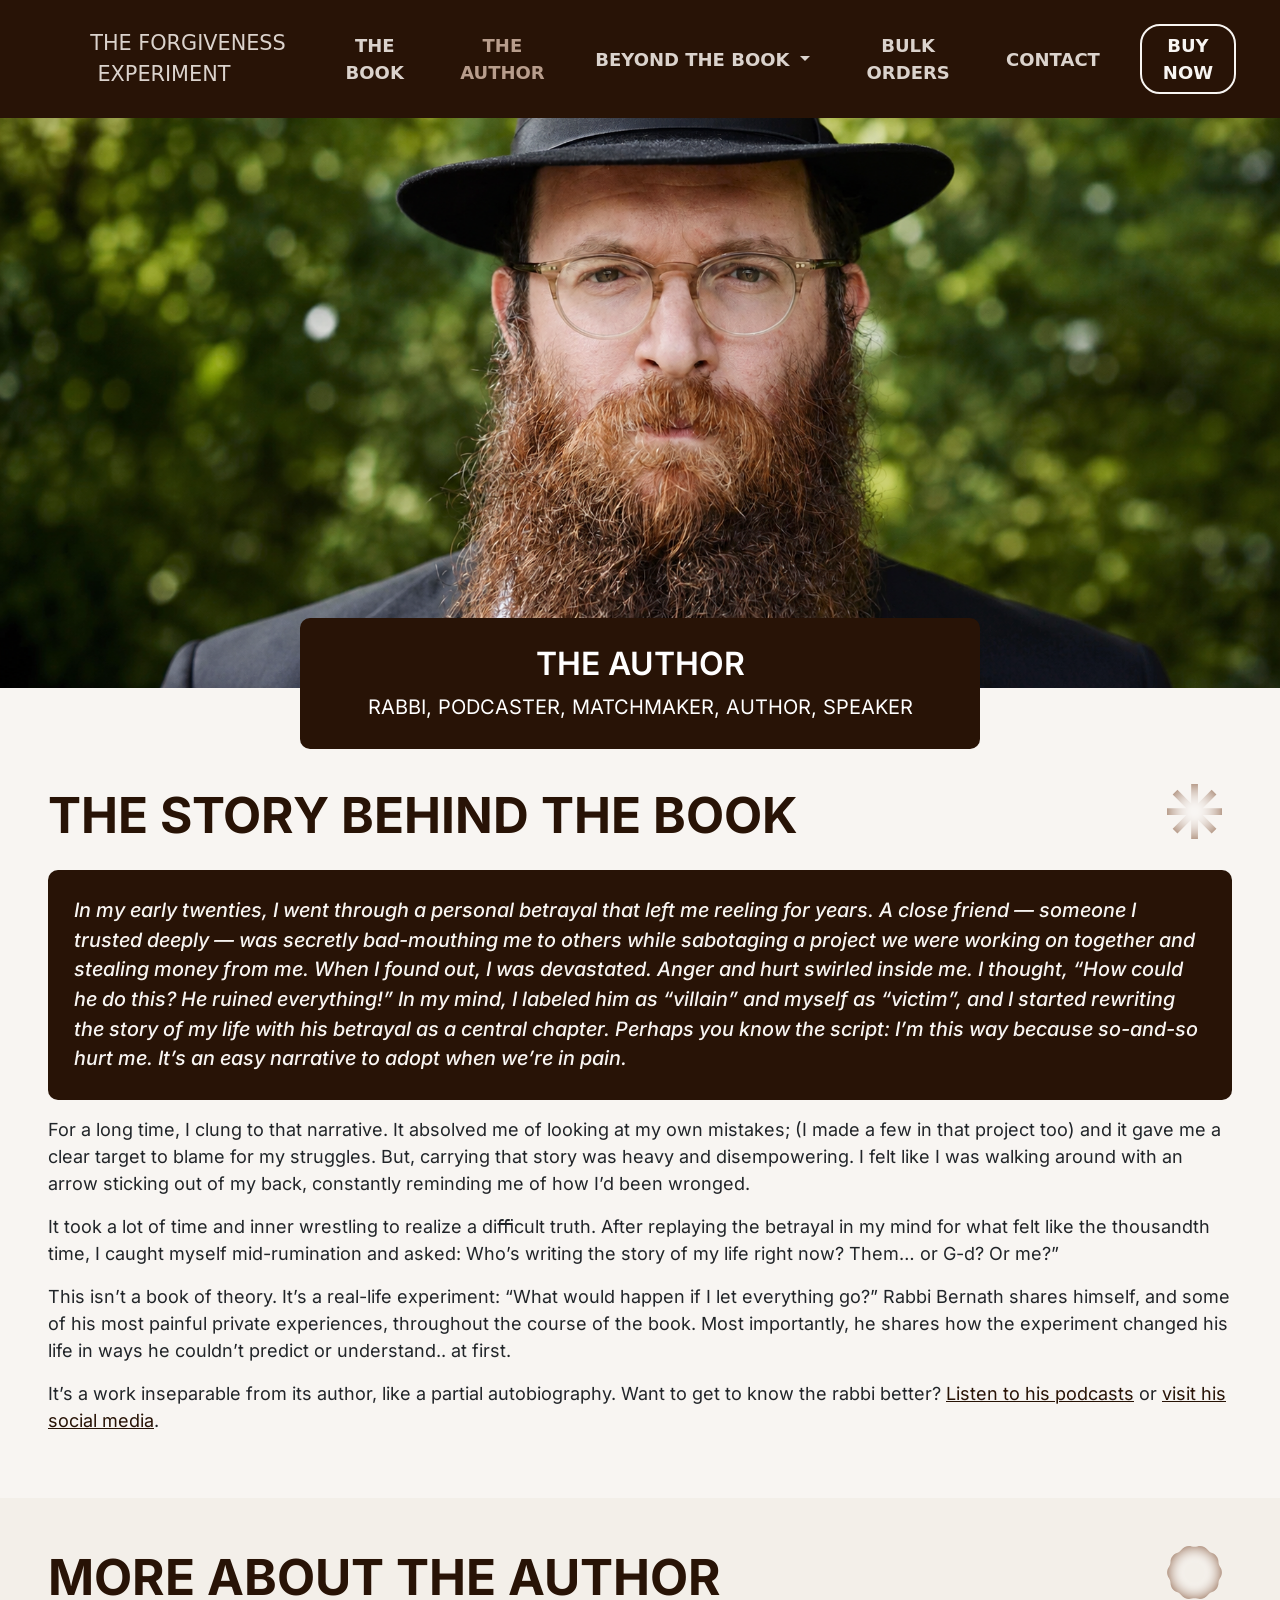
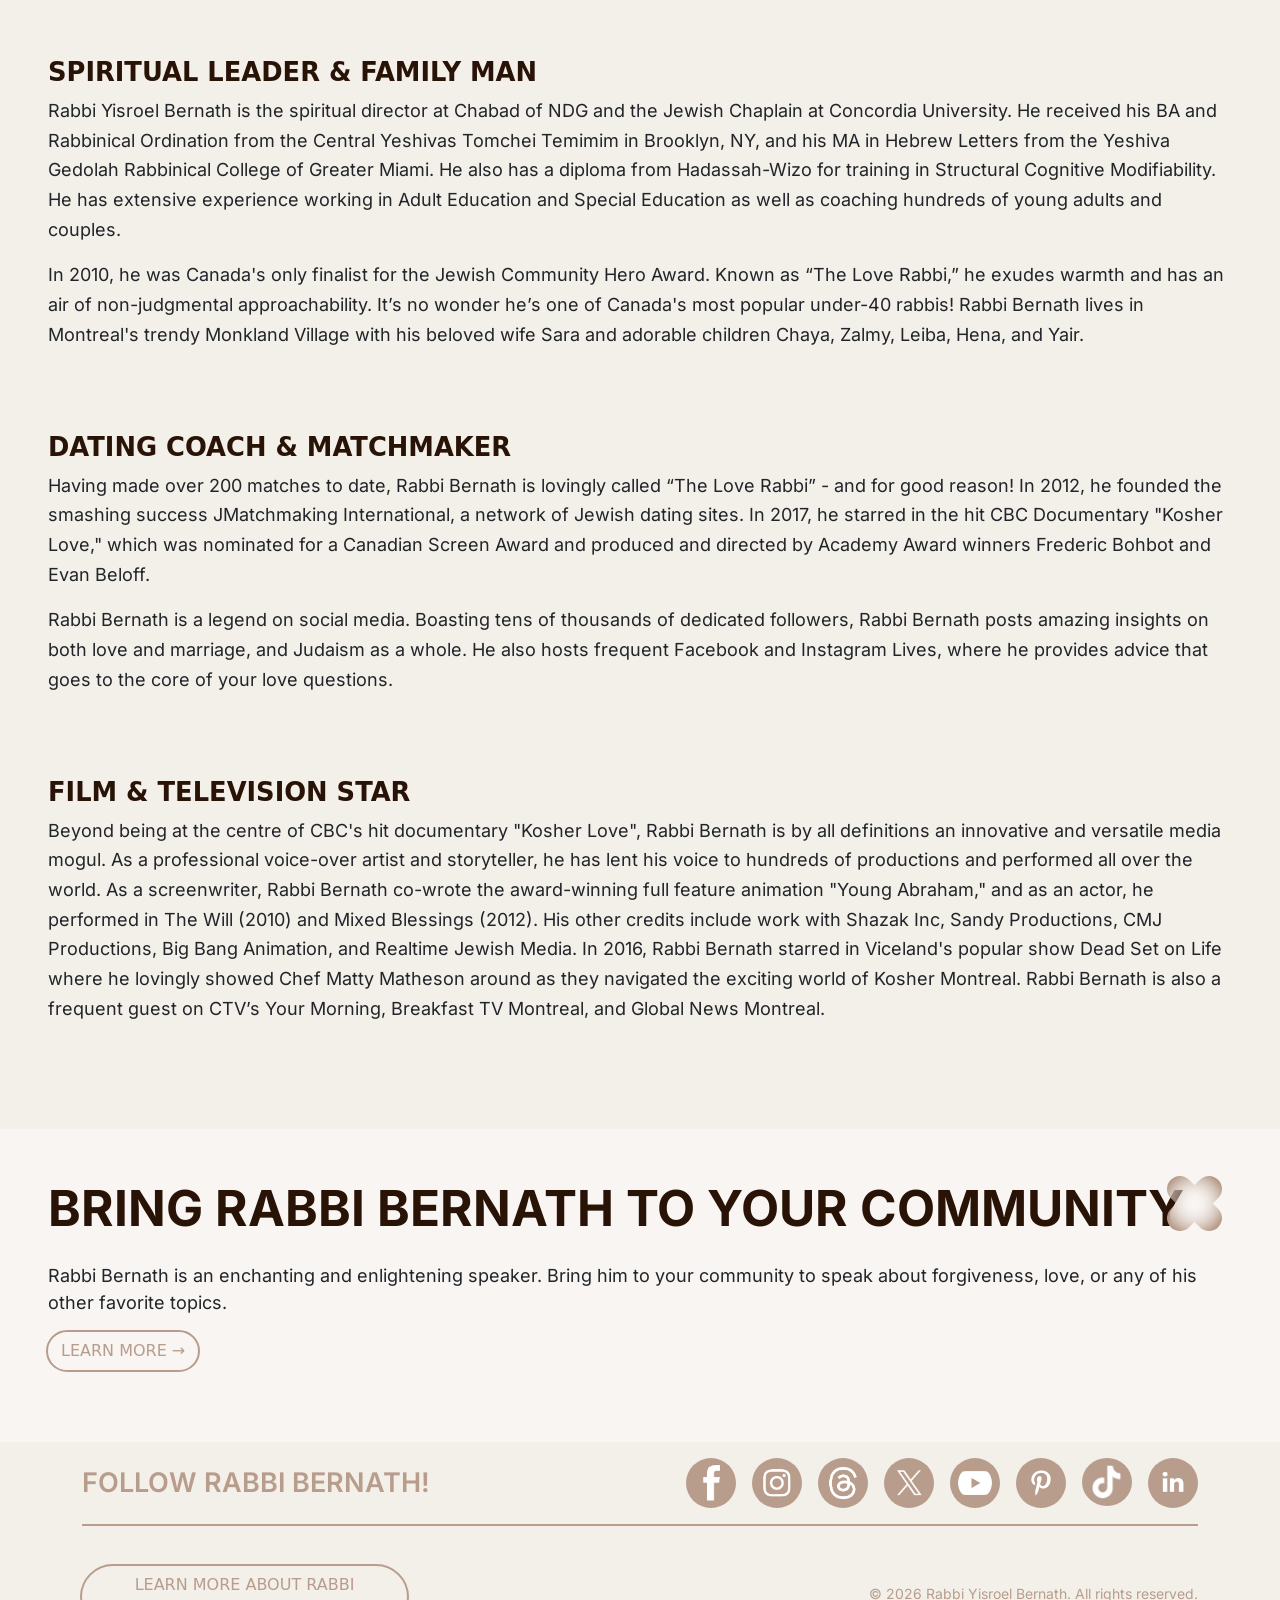
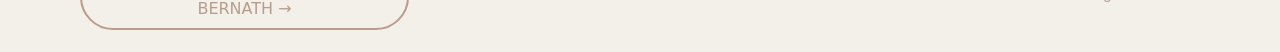
==== commit 7d948756: "Merge branch 'restructure-pages' of https://github.com/Maple-Toast/forgiveness-book into restructure" ====
--- a/author.html
+++ b/author.html
@@ -38,7 +38,9 @@
 <body>
     <header class="container-fluid">
         <div class="row align-items-start dark-theme">
-           <nav class="navbar navbar-expand-lg cont px-4 dark-theme">
+           <nav class="navbar navbar-expand-xl cont flex-row justify-content-center px-4 dark-theme">
+            <p class="mobile-brand uppercase d-xl-none">The <span class="upperbold">Forgiveness</span>
+                                    Experiment</a></p>
                 <button class="navbar-toggler ms-auto" type="button" data-bs-toggle="collapse"
                     data-bs-target="#navbarNavAltMarkup" aria-controls="navbarNavAltMarkup" aria-expanded="false"
                     aria-label="Toggle navigation">
@@ -51,9 +53,11 @@
 
                         <li>
                             <span class="text-logo">
-                                <a class="nav-link upperbold" href="./index.html"
+                               <a class="nav-link d-none d-lg-inline" href="./index.html"
                                     aria-label="navigate to home page">The <span class="upperbold">Forgiveness</span>
                                     Experiment</a>
+                                 <a class="nav-link d-lg-none d-block upperbold normal" href="./index.html"
+                                    aria-label="navigate to home page">Home</a>
                             </span>
                         </li>
                         <li>
@@ -83,7 +87,7 @@
                             <a class="nav-link upperbold" href="./contact.html">Contact</a>
                         </li>
                         <li>
-                            <a class="nav-btn preorder-btn btn upperbold" href="./where-to-buy.html">Buy now</a>
+                            <a class="nav-btn btn upperbold dark-nav-btn buy-now-btn" href="./where-to-buy.html">Buy now</a>
 
                         </li>
                     </ul>
@@ -94,11 +98,11 @@
     <main class="container-fluid">
 
         <div class="heading-wrapper">
-            <div class="mb-1 mb-lg-4 splash-container">
+            <div class="mb-md-4 splash-container">
                 <img src="./assets/imgs/about-bernath.png" alt="">
             </div>
             
-            <div class="mb-1 mb-lg-4 heading-section">
+            <div class="mb-1 mb-lg-4 heading-section the-author-title">
                 <div class="splash-text">
                     <h1 class="larger upperbold">The Author
                         <span class="upperbold">Rabbi, podcaster, matchmaker, author, speaker</span>
@@ -106,7 +110,7 @@
                 </div>
             </div>
         </div>
-        <section id="the_story">
+        <section id="the_story" class="mt-5">
             <div class="cont px-3 pt-5 pb-5 px-lg-5 column-important">
                 <h2 class="before-icon icon-1 icon-right mb-4">The Story behind The Book</h2>
                 <p class="p-emphasis">In my early twenties, I went through a personal betrayal that
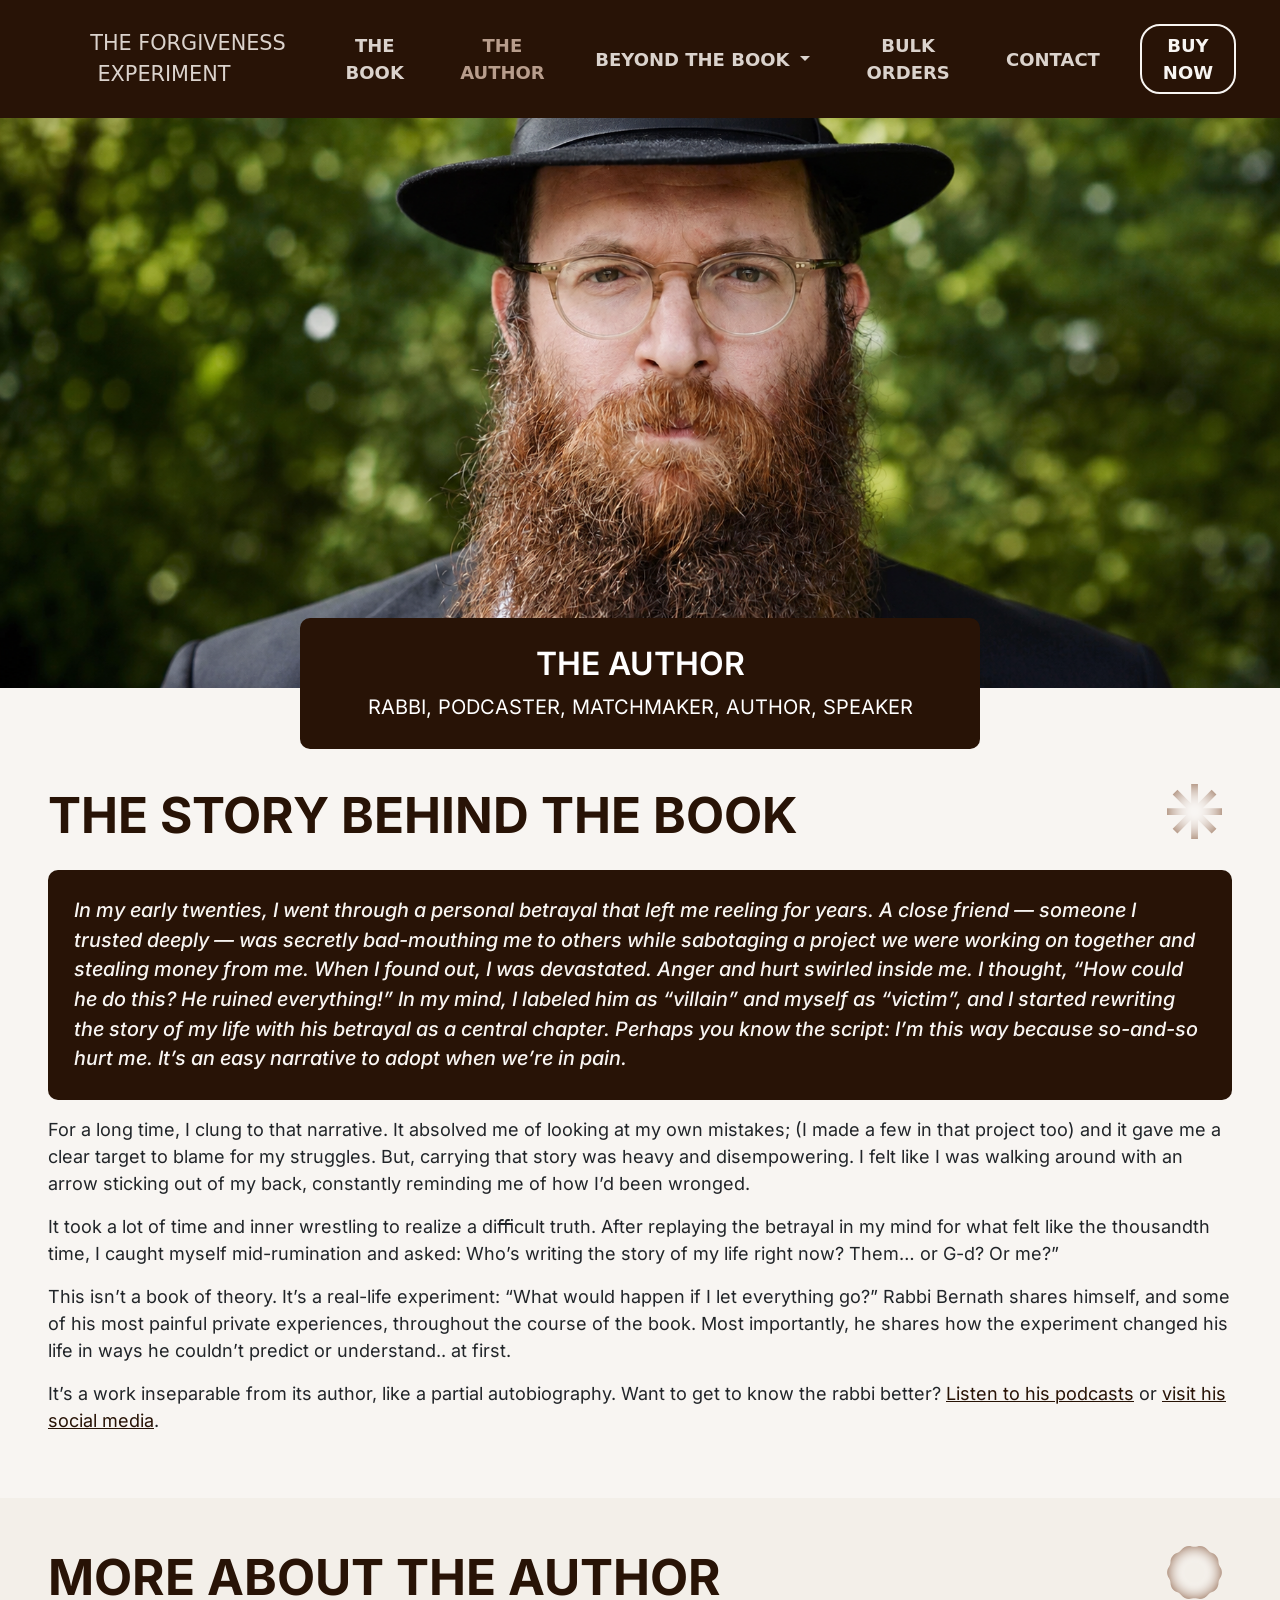
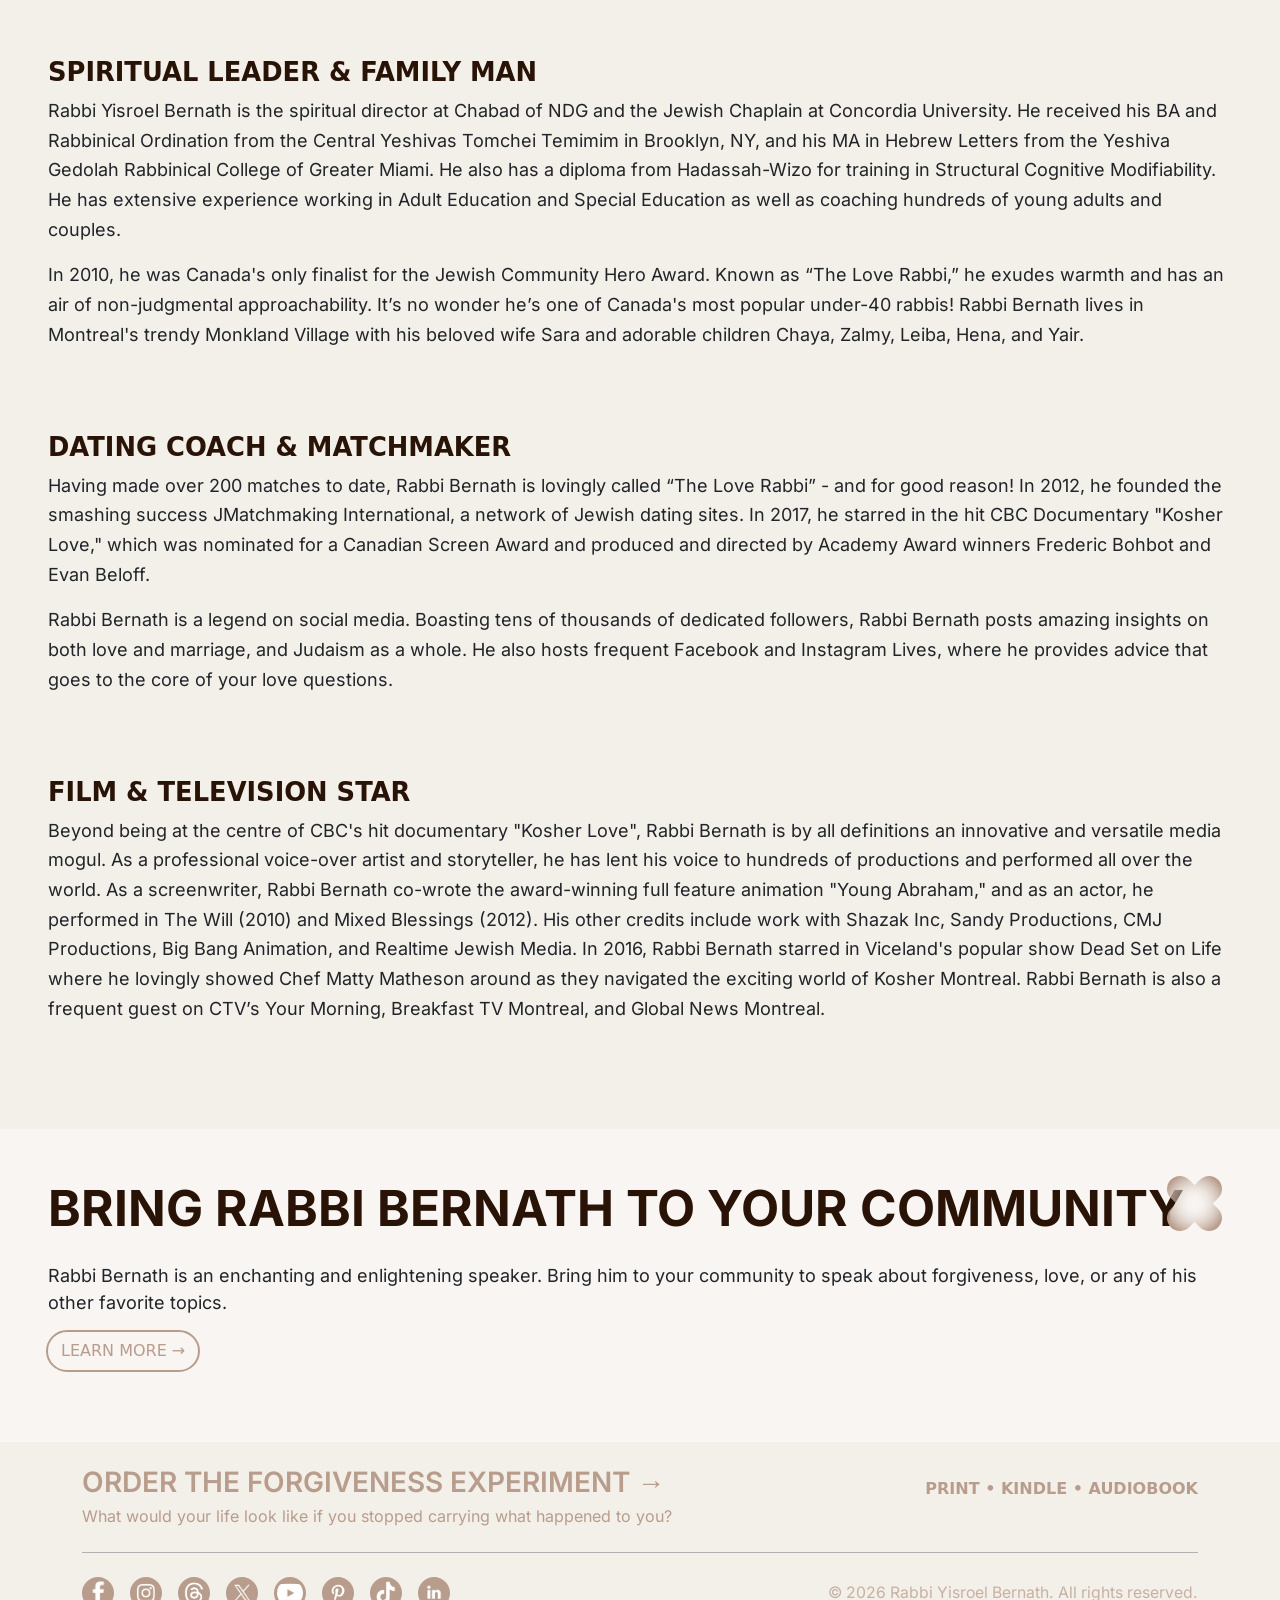
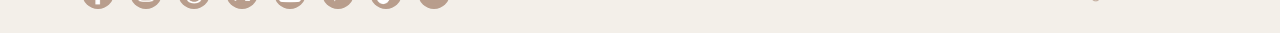
==== commit bd73534e: "adds round 2 edits" ====
--- a/author.html
+++ b/author.html
@@ -234,79 +234,85 @@
 
         </section>
     </main>
-    <footer id="footer" class="container-fluid content-section">
-
-        <!-- TOP: Heading + Social Links -->
-        <div class="container-lg pt-3">
-            <div class="d-flex flex-column flex-lg-row
-             align-items-center align-items-lg-start
-             gap-3">
-
-                <div class="d-flex align-self-center">
-                    <h2 class="upperbold mb-0">
-                        Follow Rabbi Bernath!
+    <footer id="footer" class="container-fluid content-section py-4">
+
+        <!-- TOP SECTION: Book Title/CTA + Formats -->
+        <div class="container-lg">
+            <div
+                class="d-flex flex-column flex-lg-row align-items-center align-items-lg-start justify-content-between gap-3 text-center text-lg-start">
+
+                <!-- Book Heading & Subtitle -->
+                <div class="book-info">
+                    <h2 class="upperbold mb-1 fs-3">
+                        <a href="./where-to-buy.html" class="cta-link">
+                            ORDER THE FORGIVENESS EXPERIMENT &rarr;
+                        </a>
                     </h2>
-                </div>
-
-                <div class="ms-lg-auto">
-                    <div class="social-links d-flex flex-row flex-wrap
-                 gap-2 gap-lg-3
-                 justify-content-center justify-content-lg-end">
-
-                        <a target="_blank" href="https://www.facebook.com/TheLoveRabbi/" aria-label="Facebook">
-                            <img src="./assets/icons/social/facebook.png" alt="">
-                        </a>
-                        <a target="_blank" href="https://www.instagram.com/montrealrabbi/" aria-label="Instagram">
-                            <img src="./assets/icons/social/Instagram.png" alt="">
-                        </a>
-                        <a target="_blank" href="https://www.threads.net/@montrealrabbi" aria-label="Threads">
-                            <img src="./assets/icons/social/threads-img-1.png" alt="">
-                        </a>
-                        <a target="_blank" href="https://x.com/montrealrabbi" aria-label="X">
-                            <img src="./assets/icons/social/X.png" alt="">
-                        </a>
-                        <a target="_blank" href="https://www.youtube.com/channel/UCi5mua4-gkhiv7NdbJv_C7w"
-                            aria-label="YouTube">
-                            <img src="./assets/icons/social/YouTube.png" class="p-1 p-lg-2" alt="">
-                        </a>
-                        <a target="_blank" href="https://www.pinterest.ca/myrabbi/" aria-label="Pinterest">
-                            <img src="./assets/icons/social/Pinterest.png" alt="">
-                        </a>
-                        <a target="_blank" href="https://www.tiktok.com/@theloverabbi" aria-label="TikTok">
-                            <img src="./assets/icons/social/Tiktok.png" alt="">
-                        </a>
-                        <a target="_blank" href="https://ca.linkedin.com/in/ybernath" aria-label="LinkedIn">
-                            <img src="./assets/icons/social/LinkedIn.png" alt="">
-                        </a>
-
-                    </div>
+                    <p class="mb-0 fs-6 fs-lg-5">
+                        What would your life look like if you stopped carrying what happened to you?
+                    </p>
+                </div>
+
+                <!-- Format Availability Badges/Labels -->
+                <div class="book-formats pt-lg-2">
+                    <span class="fw-bold text-uppercase tracking-wider fs-6">
+                        <a href="https://www.amazon.ca/Forgiveness-Experiment-What-Would-Your/dp/1069217638/ref=tmm_pap_swatch_0"
+                            target="_blank" class="cta-link">PRINT</a>
+                        &bull;
+                        <a href="https://www.amazon.ca/Forgiveness-Experiment-What-Would-Your-ebook/dp/B0FR2QNJL6/ref=tmm_kin_swatch_0"
+                            target="_blank" class="cta-link">KINDLE</a>
+                        &bull;
+                        <a href="https://www.amazon.ca/Forgiveness-Experiment-What-Would-Your/dp/B0GMS6YCLJ/ref=tmm_aud_swatch_0"
+                            target="_blank" class="cta-link">AUDIOBOOK</a>
+                    </span>
                 </div>
 
             </div>
         </div>
 
         <!-- DIVIDER -->
+        <div class="container-lg my-4">
+            <hr class="m-0 border-secondary opacity-50">
+        </div>
+
+        <!-- BOTTOM SECTION: Social Icons + Copyright -->
         <div class="container-lg">
-            <hr class="strong d-none d-lg-block">
-        </div>
-
-        <!-- BOTTOM: CTA + Copyright -->
-        <div class="container-lg">
-            <div class="pt-3 pb-4
-             d-flex flex-column flex-lg-row
-             gap-3
-             justify-content-center justify-content-lg-between
-             align-items-center">
-
-                <a target="_blank" href="https://www.theloverabbi.com/"
-                    class="btn btn-outline text-uppercase learn-more-btn w-lg-auto">
-                    Learn more about Rabbi Bernath →
-                </a>
-
-                <hr class="mobile-only w-100 m-0 mt-2">
-
-                <p class="mb-0 text-center text-lg-start">
-                    © 2026 Rabbi Yisroel Bernath. All rights reserved.
+            <div
+                class="d-flex flex-column flex-lg-row justify-content-between align-items-center gap-3 text-center text-lg-start">
+
+                <!-- Social Links -->
+                <div
+                    class="social-links d-flex flex-row flex-wrap gap-2 gap-lg-3 justify-content-center justify-content-lg-start">
+                    <a target="_blank" href="https://www.facebook.com/TheLoveRabbi/" aria-label="Facebook">
+                        <img src="./assets/icons/social/facebook.png" alt="" width="32" height="32">
+                    </a>
+                    <a target="_blank" href="https://www.instagram.com/montrealrabbi/" aria-label="Instagram">
+                        <img src="./assets/icons/social/Instagram.png" alt="" width="32" height="32">
+                    </a>
+                    <a target="_blank" href="https://www.threads.net/@montrealrabbi" aria-label="Threads">
+                        <img src="./assets/icons/social/threads-img-1.png" alt="" width="32" height="32">
+                    </a>
+                    <a target="_blank" href="https://x.com/montrealrabbi" aria-label="X">
+                        <img src="./assets/icons/social/X.png" alt="" width="32" height="32">
+                    </a>
+                    <a target="_blank" href="https://www.youtube.com/channel/UCi5mua4-gkhiv7NdbJv_C7w"
+                        aria-label="YouTube">
+                        <img src="./assets/icons/social/YouTube.png" alt="" width="32" height="32">
+                    </a>
+                    <a target="_blank" href="https://www.pinterest.ca/myrabbi/" aria-label="Pinterest">
+                        <img src="./assets/icons/social/Pinterest.png" alt="" width="32" height="32">
+                    </a>
+                    <a target="_blank" href="https://www.tiktok.com/@theloverabbi" aria-label="TikTok">
+                        <img src="./assets/icons/social/Tiktok.png" alt="" width="32" height="32">
+                    </a>
+                    <a target="_blank" href="https://ca.linkedin.com/in/ybernath" aria-label="LinkedIn">
+                        <img src="./assets/icons/social/LinkedIn.png" alt="" width="32" height="32">
+                    </a>
+                </div>
+
+                <!-- Copyright -->
+                <p class="mb-0 small opacity-75">
+                    &copy; 2026 Rabbi Yisroel Bernath. All rights reserved.
                 </p>
 
             </div>
--- a/styles.css
+++ b/styles.css
@@ -333,6 +333,10 @@
 	@media (min-width: 400px) {
 		font-size: 18px;
 	}
+
+	&.home-brand {
+		color: var(--main-color-dark)
+	}
 }
 
 p {
@@ -431,6 +435,16 @@
 
 .p-emphasis {
 	font-style: italic;
+	font-weight: 500;
+	font-size: 1.1em;
+	line-height: 1.5em;
+	background-color: var(--main-color-dark);
+	color: var(--main-color-light);
+	padding: 2ch;
+	border-radius: 10px;
+}
+
+.emphasis-block {
 	font-weight: 500;
 	font-size: 1.1em;
 	line-height: 1.5em;
@@ -513,20 +527,43 @@
 	font-size: 2rem;
 }
 
-.bernath-headshot {
+/* .bernath-headshot {
 	--width: 400px;
 	--height: 400px;
 
 	width: var(--width);
 	height: var(--height);
 	background-image: url('./assets/imgs/headshot-0.png');
-	background-size: cover;
-	background-position: 50% 30%;
+	background-size: contain;
+	background-repeat: no-repeat;
+	background-position: bottom center;
 
 	@media screen and (min-width: 700px) {
 		--width: 540px;
 	--height: 540px;
 	}
+
+	@media screen and (min-width: 1200px) {
+		--width: 600px;
+		--height: 600px;
+	}
+} */
+
+.bernath-headshot {
+    width: 100%;
+    max-width: 400px;
+    height: auto;
+    object-fit: contain;
+
+    /* Tablet breakpoint */
+    @media screen and (min-width: 700px) {
+        max-width: 540px;
+    }
+
+    /* Desktop breakpoint - Scaled up */
+    @media screen and (min-width: 1200px) {
+        max-width: 720px; /* Increased from 600px */
+    }
 }
 
 .home-hero-wrapper {
@@ -537,9 +574,21 @@
 	}
 }
 
-.home-heading {
+.hero-buy-options {
+	font-size: 14px;
+	color: var(--accent-color-light);
+}
+
+h1.home-heading {
 	color: var(--main-color-light) !important;
-}
+	
+
+	@media (min-width: 768px) {
+		font-size: 4em;
+	}
+}
+
+
 
 /* .home-cta {
 	border: 2px solid var(--main-color-light) !important;
@@ -637,6 +686,12 @@
 		background-color: var(--accent-color-light);
 		color: var(--main-color-dark);
 	}
+}
+
+.home-cta {
+	font-size: 1.5rem;
+	border-radius: 100vh;
+	border-width: 3px;
 }
 
 .buy-now-btn {
@@ -1261,7 +1316,7 @@
 
 	.social-links a img {
 		max-width: 50px;
-		padding: 5px;
+		padding: 3px;
 		border-radius: 50%;
 		background-color: var(--accent-color-dark);
 
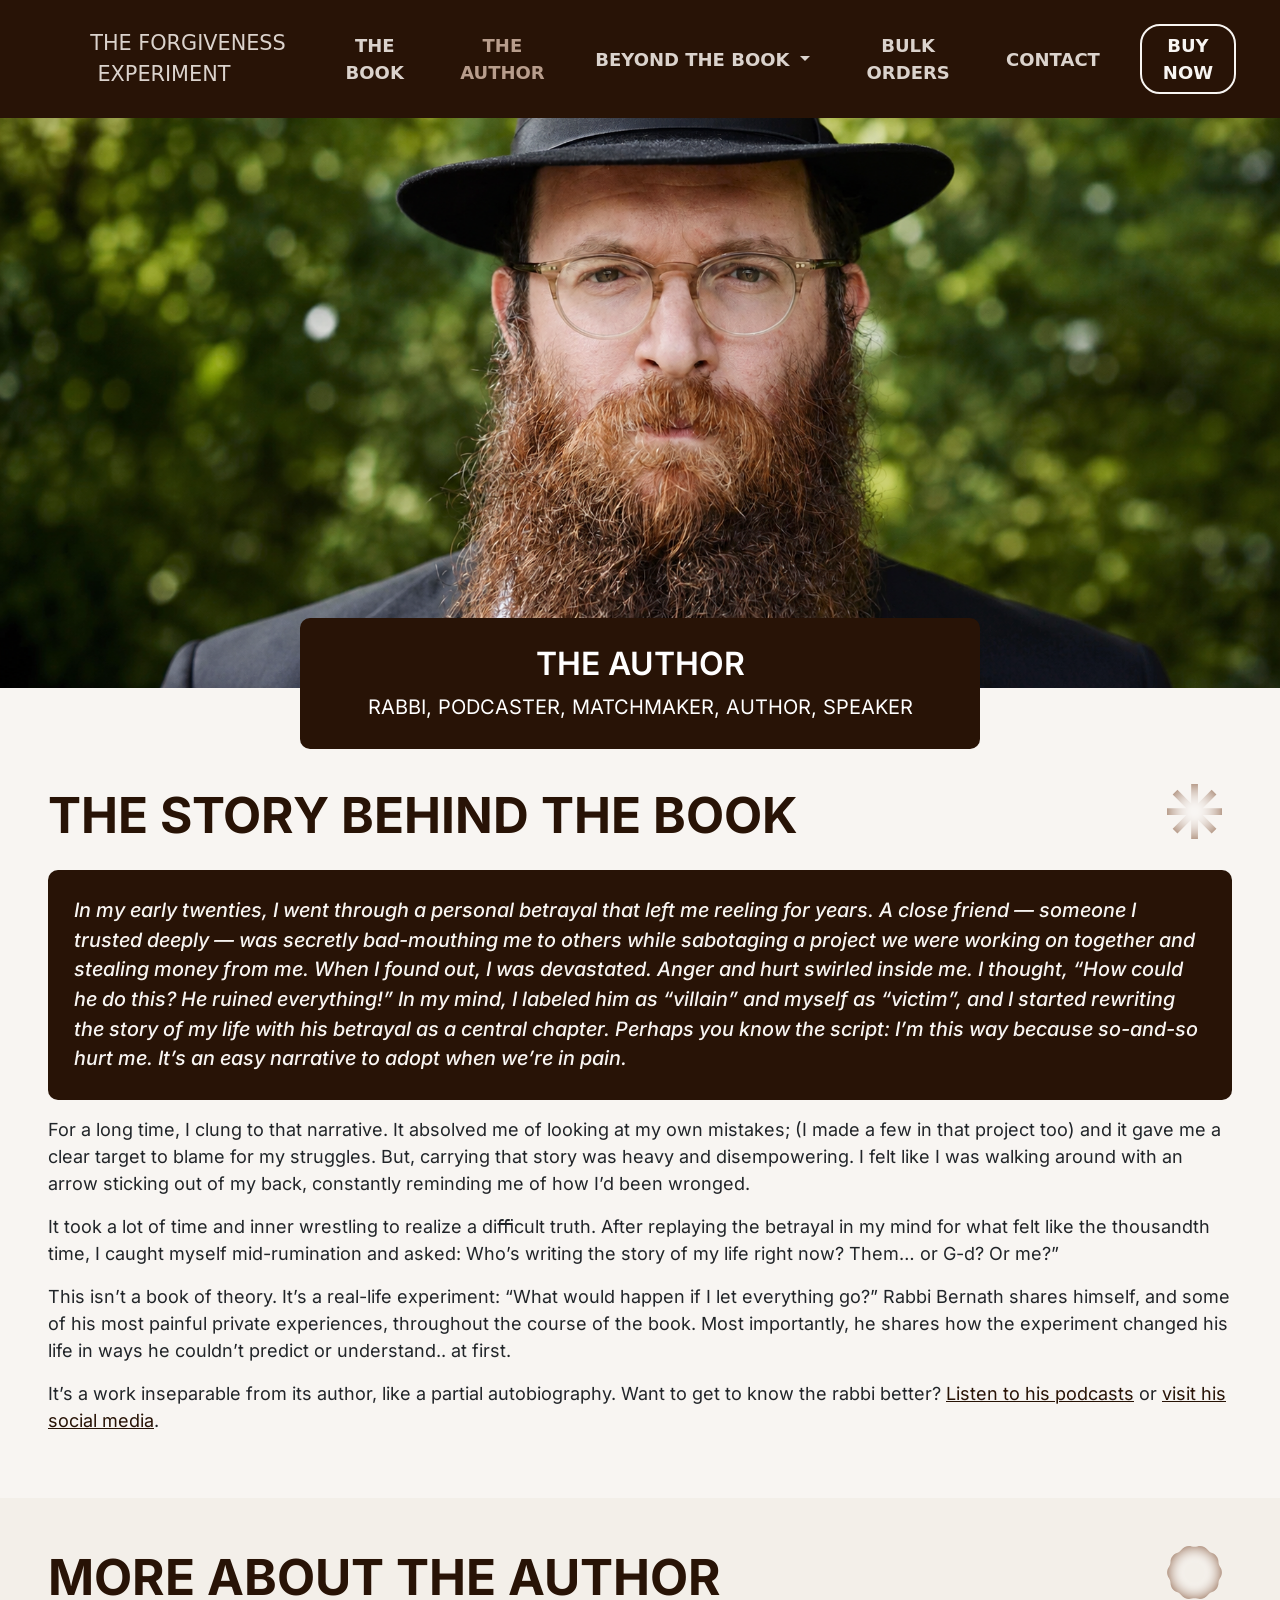
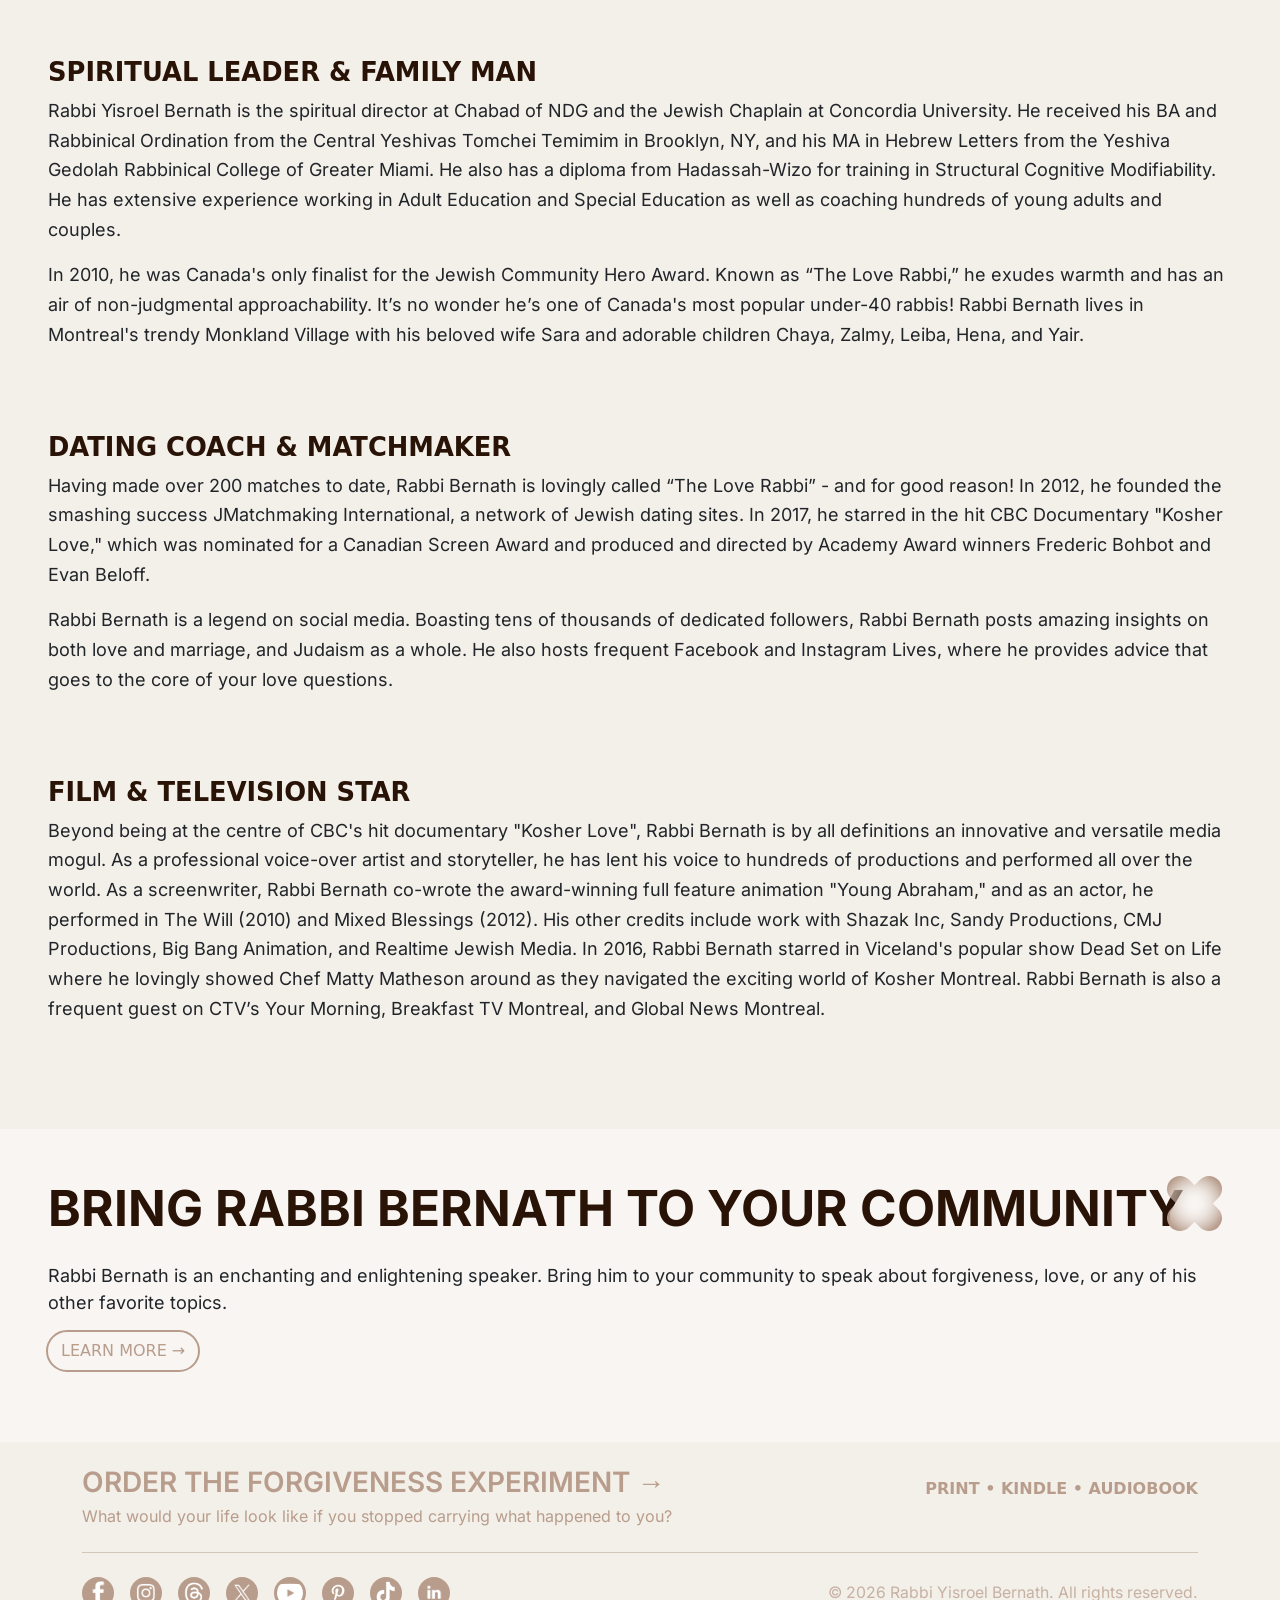
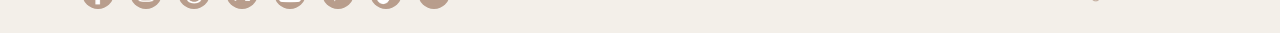
==== commit 061dd3e5: "border color in footer" ====
--- a/author.html
+++ b/author.html
@@ -271,8 +271,8 @@
         </div>
 
         <!-- DIVIDER -->
-        <div class="container-lg my-4">
-            <hr class="m-0 border-secondary opacity-50">
+       <div class="container-lg my-4">
+            <hr class="m-0 opacity-50 divider">
         </div>
 
         <!-- BOTTOM SECTION: Social Icons + Copyright -->
--- a/styles.css
+++ b/styles.css
@@ -872,6 +872,10 @@
 
 }
 
+#textCarouselMobile .carousel-inner .carousel-item p {
+	font-size: 16px;
+}
+
 .carousel-control {
 	width: 7%;
 
@@ -892,15 +896,15 @@
 
 
 	@media (min-width: 1000px) {
-		max-width: 520px;
-	}
-
-	&>p {
+		max-width: 920px;
+	}
+
+	/* &>p {
 		overflow: hidden;
 		display: -webkit-box;
 		-webkit-line-clamp: 4;
 		-webkit-box-orient: vertical;
-	}
+	} */
 }
 
 .carousel-indicators {
@@ -1230,6 +1234,14 @@
 	& p {
 		margin-bottom: 0em;
 		font-size: 14px;
+	}
+
+	/* & .container-lg .d-flex .book-info .upperbold .cta-link:hover {
+		text-decoration: underline 0.07em;
+	} */
+
+	& .divider {
+		color: var(--accent-color-dark);
 	}
 }
 
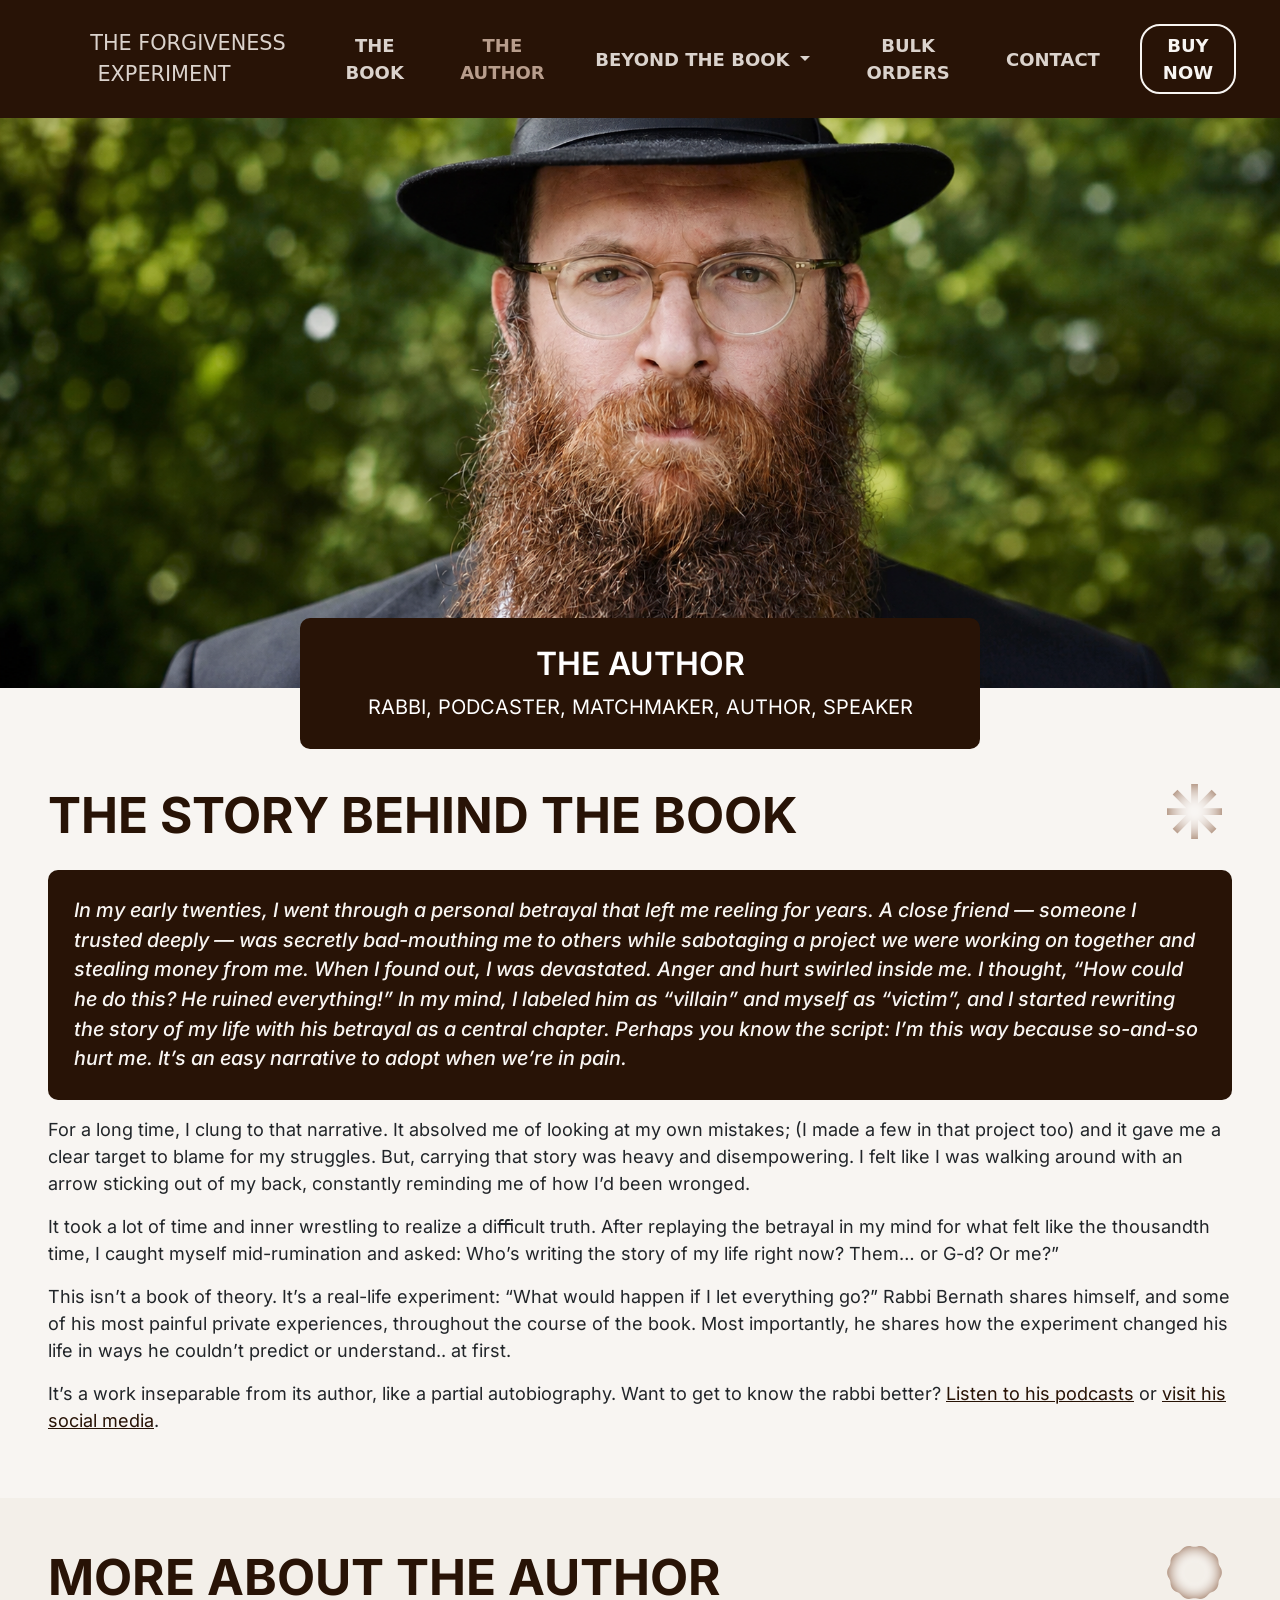
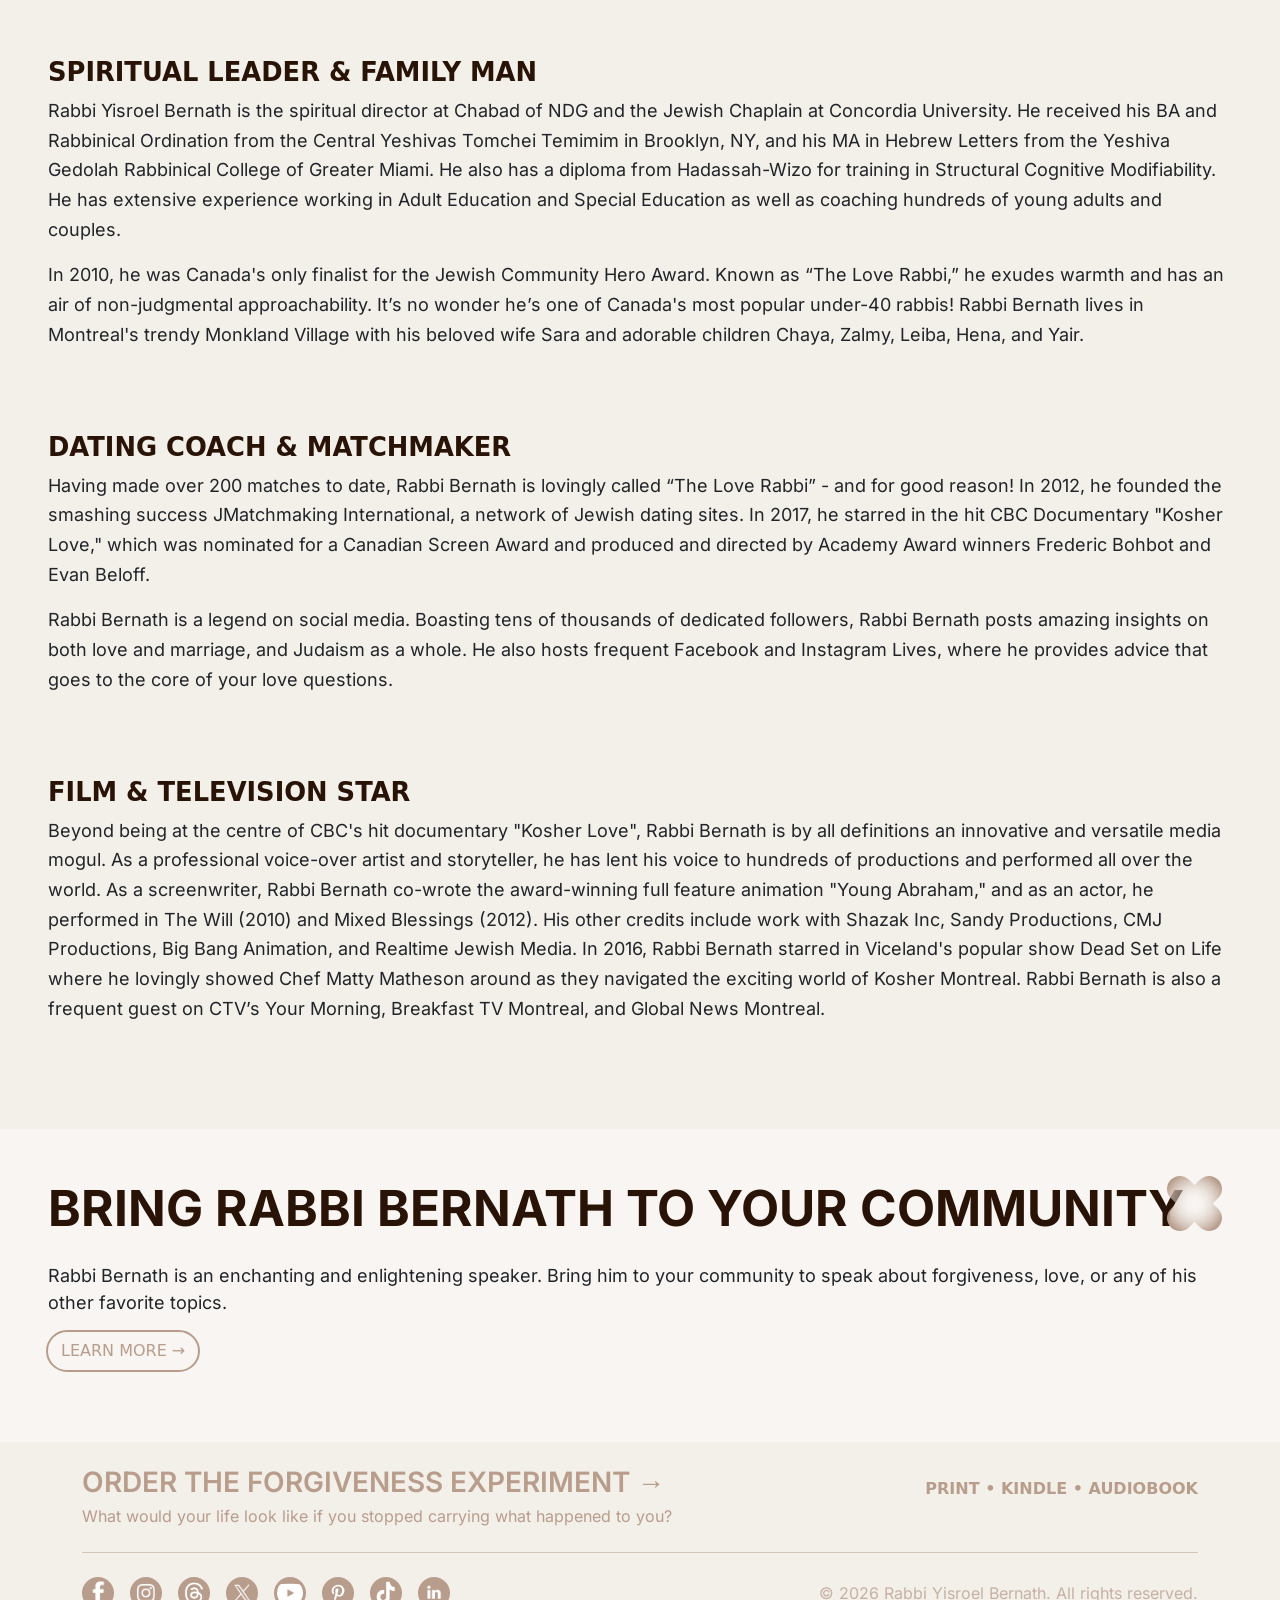
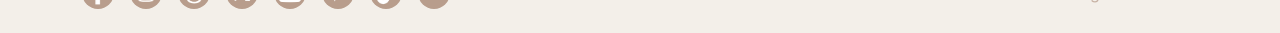
==== commit b1705cba: "copyright size" ====
--- a/author.html
+++ b/author.html
@@ -311,7 +311,7 @@
                 </div>
 
                 <!-- Copyright -->
-                <p class="mb-0 small opacity-75">
+               <p class="mb-0 small opacity-75 copyright-text">
                     &copy; 2026 Rabbi Yisroel Bernath. All rights reserved.
                 </p>
 
--- a/styles.css
+++ b/styles.css
@@ -1243,6 +1243,14 @@
 	& .divider {
 		color: var(--accent-color-dark);
 	}
+
+	& .copyright-text {
+		font-size: 13px;
+
+		@media screen and (min-width: 500px) {
+			font-size: 16px;
+		}
+	}
 }
 
 .btn.btn-outline {
